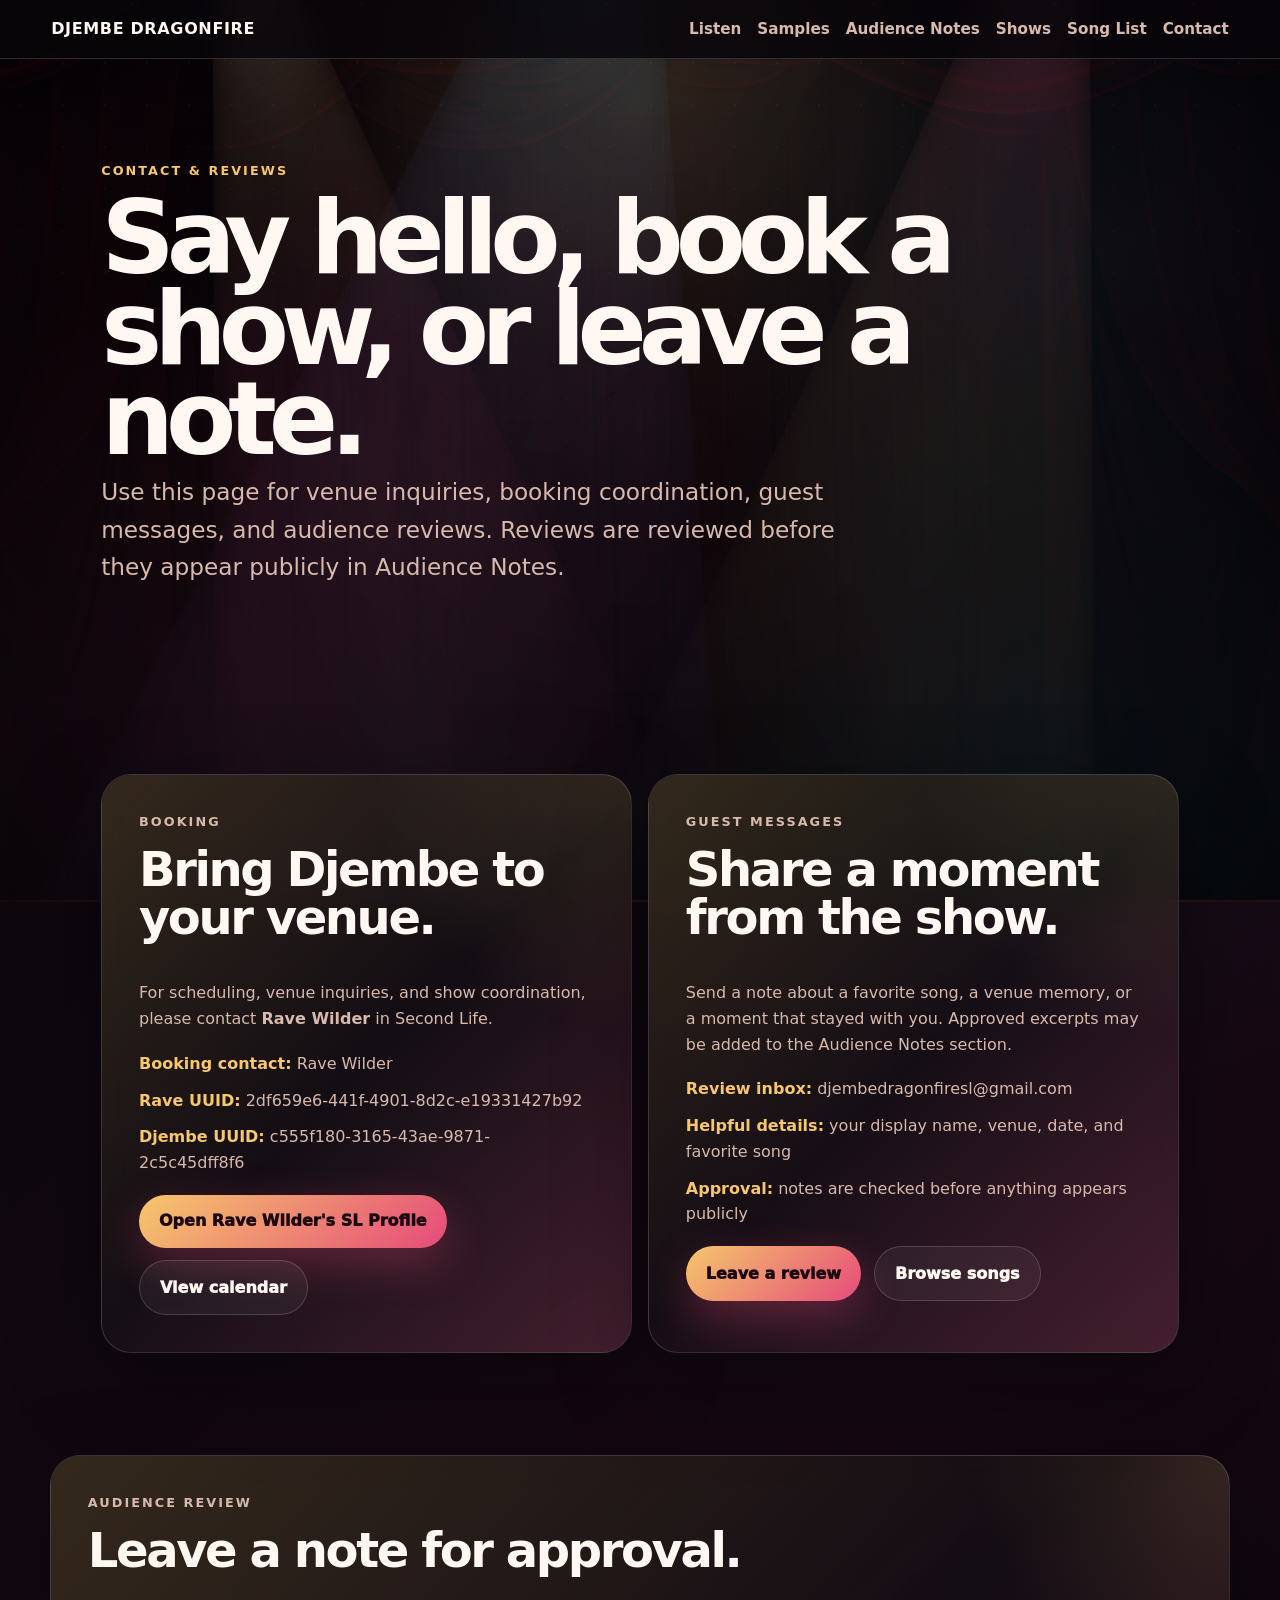
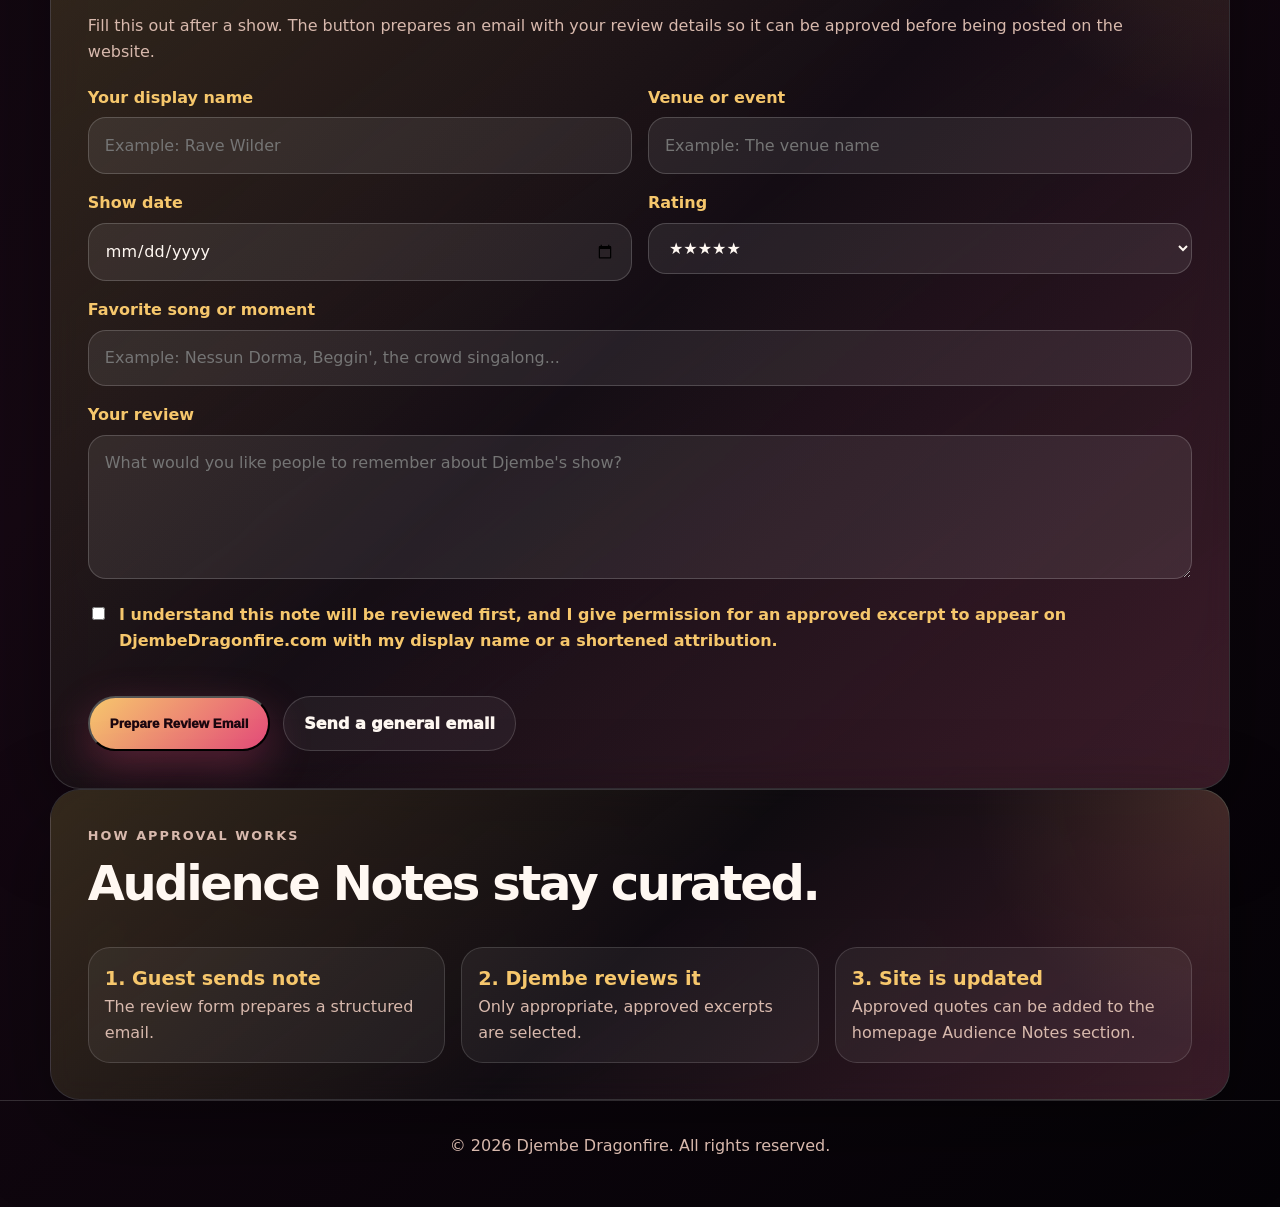
==== contact.html @ be6815f8 "contact" ====
<!doctype html>
<html lang="en">
<head>
  <meta charset="utf-8" />
  <meta name="viewport" content="width=device-width, initial-scale=1" />
  <title>Contact & Reviews | Djembe Dragonfire</title>
  <meta name="description" content="Contact Djembe Dragonfire for Second Life bookings, venue questions, and audience reviews. Reviews are manually approved before appearing on the website." />
  <link rel="icon" href="favicon.svg" type="image/svg+xml" />
  <link rel="shortcut icon" href="favicon.svg" type="image/svg+xml" />
  <link rel="stylesheet" href="styles.css" />
  <link rel="stylesheet" href="contemporary.css" />
  <style>
    .contact-page .page-hero { padding-bottom: clamp(2rem, 5vw, 4rem); }
    .contact-hub-grid { display: grid; grid-template-columns: repeat(2, minmax(0, 1fr)); gap: 1rem; align-items: stretch; }
    .contact-hub-card, .review-form-card, .approval-card {
      position: relative;
      overflow: hidden;
      border: 1px solid rgba(255,255,255,0.16);
      border-radius: 30px;
      padding: clamp(1.35rem, 4vw, 2.3rem);
      background: radial-gradient(circle at top right, rgba(246,199,108,0.13), transparent 16rem), linear-gradient(145deg, rgba(8,6,10,0.78), rgba(255,255,255,0.055));
      box-shadow: 0 30px 90px rgba(0,0,0,0.36);
      backdrop-filter: blur(14px);
    }
    .contact-hub-card::before, .review-form-card::before, .approval-card::before {
      content: "";
      position: absolute;
      inset: -1px;
      background: linear-gradient(135deg, rgba(246,199,108,0.18), transparent, rgba(229,75,122,0.18));
      pointer-events: none;
    }
    .contact-hub-card > *, .review-form-card > *, .approval-card > * { position: relative; z-index: 1; }
    .contact-hub-card h2, .review-form-card h2, .approval-card h2 { font-size: clamp(2rem, 4vw, 3rem); }
    .contact-action-row { display: flex; flex-wrap: wrap; gap: 0.8rem; margin-top: 1.2rem; }
    .contact-detail-list { display: grid; gap: 0.7rem; margin: 1.2rem 0 0; padding: 0; list-style: none; color: var(--muted); }
    .contact-detail-list strong { color: var(--gold); }
    .review-form-grid { display: grid; grid-template-columns: repeat(2, minmax(0, 1fr)); gap: 1rem; }
    .review-form-card form { display: grid; gap: 1rem; margin-top: 1.25rem; }
    .review-form-card label span { display: block; margin-bottom: 0.45rem; color: var(--gold); font-weight: 900; }
    .review-form-card input, .review-form-card select, .review-form-card textarea {
      width: 100%;
      border: 1px solid rgba(255,255,255,0.18);
      border-radius: 18px;
      padding: 0.9rem 1rem;
      color: var(--text);
      background: rgba(255,255,255,0.08);
      font: inherit;
      font-size: 1rem;
      outline: none;
    }
    .review-form-card select option { color: #111; }
    .review-form-card textarea { min-height: 9rem; resize: vertical; }
    .review-form-card input:focus, .review-form-card select:focus, .review-form-card textarea:focus {
      border-color: rgba(246,199,108,0.72);
      box-shadow: 0 0 0 4px rgba(246,199,108,0.11);
    }
    .review-form-card .full-span { grid-column: 1 / -1; }
    .review-permission { display: flex; align-items: flex-start; gap: 0.7rem; color: var(--muted); }
    .review-permission input { width: auto; margin-top: 0.3rem; }
    .review-output { margin-top: 1.25rem; padding: 1rem; border: 1px solid rgba(246,199,108,0.22); border-radius: 20px; background: rgba(255,255,255,0.055); }
    .review-output pre { white-space: pre-wrap; color: var(--muted); font: inherit; margin: 0.75rem 0; }
    .approval-steps { display: grid; grid-template-columns: repeat(3, minmax(0, 1fr)); gap: 1rem; margin-top: 1rem; }
    .approval-step { padding: 1rem; border: 1px solid rgba(255,255,255,0.14); border-radius: 22px; background: rgba(255,255,255,0.055); }
    .approval-step strong { display: block; color: var(--gold); font-size: 1.2rem; }
    @media (max-width: 900px) {
      .contact-hub-grid, .review-form-grid, .approval-steps { grid-template-columns: 1fr; }
      .contact-hub-card + .contact-hub-card, .approval-step + .approval-step { margin-top: 1rem; }
      .review-form-card .full-span { grid-column: auto; }
    }
  </style>
</head>
<body class="home-page contact-page">
  <div class="cinematic-backdrop" aria-hidden="true">
    <span class="cinematic-bg bg-one"></span>
  </div>
  <div class="ambient-particles" aria-hidden="true">
    <span></span><span></span><span></span><span></span><span></span><span></span>
  </div>
  <div class="stage-lights" aria-hidden="true">
    <span class="light-beam beam-one"></span>
    <span class="light-beam beam-two"></span>
    <span class="light-beam beam-three"></span>
  </div>

  <header class="site-header modern-header">
    <a class="brand" href="index.html">Djembe Dragonfire</a>
    <nav aria-label="Main navigation">
      <a href="index.html#listen">Listen</a>
      <a href="index.html#samples">Samples</a>
      <a href="index.html#reviews">Audience Notes</a>
      <a href="index.html#shows">Shows</a>
      <a href="songs.html">Song List</a>
      <a href="contact.html">Contact</a>
    </nav>
  </header>

  <main>
    <section class="page-hero">
      <p class="eyebrow">Contact & Reviews</p>
      <h1>Say hello, book a show, or leave a note.</h1>
      <p class="lead">Use this page for venue inquiries, booking coordination, guest messages, and audience reviews. Reviews are reviewed before they appear publicly in Audience Notes.</p>
    </section>

    <section class="section contact-hub-grid" aria-label="Contact options">
      <article class="contact-hub-card">
        <p class="eyebrow">Booking</p>
        <h2>Bring Djembe to your venue.</h2>
        <p>For scheduling, venue inquiries, and show coordination, please contact <strong>Rave Wilder</strong> in Second Life.</p>
        <ul class="contact-detail-list">
          <li><strong>Booking contact:</strong> Rave Wilder</li>
          <li><strong>Rave UUID:</strong> 2df659e6-441f-4901-8d2c-e19331427b92</li>
          <li><strong>Djembe UUID:</strong> c555f180-3165-43ae-9871-2c5c45dff8f6</li>
        </ul>
        <div class="contact-action-row">
          <a class="button burst-button" href="secondlife:///app/agent/2df659e6-441f-4901-8d2c-e19331427b92/about">Open Rave Wilder's SL Profile</a>
          <a class="button secondary burst-button" href="index.html#shows">View calendar</a>
        </div>
      </article>

      <article class="contact-hub-card">
        <p class="eyebrow">Guest messages</p>
        <h2>Share a moment from the show.</h2>
        <p>Send a note about a favorite song, a venue memory, or a moment that stayed with you. Approved excerpts may be added to the Audience Notes section.</p>
        <ul class="contact-detail-list">
          <li><strong>Review inbox:</strong> djembedragonfiresl@gmail.com</li>
          <li><strong>Helpful details:</strong> your display name, venue, date, and favorite song</li>
          <li><strong>Approval:</strong> notes are checked before anything appears publicly</li>
        </ul>
        <div class="contact-action-row">
          <a class="button burst-button" href="#reviews">Leave a review</a>
          <a class="button secondary burst-button" href="songs.html">Browse songs</a>
        </div>
      </article>
    </section>

    <section id="reviews" class="section review-form-card">
      <p class="eyebrow">Audience review</p>
      <h2>Leave a note for approval.</h2>
      <p>Fill this out after a show. The button prepares an email with your review details so it can be approved before being posted on the website.</p>

      <form id="audienceReviewForm">
        <div class="review-form-grid">
          <label>
            <span>Your display name</span>
            <input id="reviewName" name="name" autocomplete="name" placeholder="Example: Rave Wilder" required />
          </label>
          <label>
            <span>Venue or event</span>
            <input id="reviewVenue" name="venue" placeholder="Example: The venue name" />
          </label>
          <label>
            <span>Show date</span>
            <input id="reviewDate" name="date" type="date" />
          </label>
          <label>
            <span>Rating</span>
            <select id="reviewRating" name="rating">
              <option value="★★★★★">★★★★★</option>
              <option value="★★★★☆">★★★★☆</option>
              <option value="★★★☆☆">★★★☆☆</option>
            </select>
          </label>
          <label class="full-span">
            <span>Favorite song or moment</span>
            <input id="reviewFavorite" name="favorite" placeholder="Example: Nessun Dorma, Beggin', the crowd singalong..." />
          </label>
          <label class="full-span">
            <span>Your review</span>
            <textarea id="reviewText" name="review" placeholder="What would you like people to remember about Djembe's show?" required></textarea>
          </label>
        </div>

        <label class="review-permission">
          <input id="reviewPermission" type="checkbox" required />
          <span>I understand this note will be reviewed first, and I give permission for an approved excerpt to appear on DjembeDragonfire.com with my display name or a shortened attribution.</span>
        </label>

        <div class="contact-action-row">
          <button class="button burst-button" type="submit">Prepare Review Email</button>
          <a class="button secondary burst-button" href="mailto:djembedragonfiresl@gmail.com?subject=Djembe%20Dragonfire%20Message">Send a general email</a>
        </div>
      </form>

      <div id="reviewOutput" class="review-output" hidden>
        <h3>Review email ready</h3>
        <p class="small-note">Your email app should open automatically. If it does not, copy the text below and send it to <strong>djembedragonfiresl@gmail.com</strong>.</p>
        <div class="contact-action-row">
          <a id="reviewMailLink" class="button burst-button" href="mailto:djembedragonfiresl@gmail.com">Open email again</a>
          <button id="copyReviewButton" class="button secondary burst-button" type="button">Copy review text</button>
        </div>
        <pre id="reviewPreview"></pre>
      </div>
    </section>

    <section class="section approval-card">
      <p class="eyebrow">How approval works</p>
      <h2>Audience Notes stay curated.</h2>
      <div class="approval-steps">
        <div class="approval-step"><strong>1. Guest sends note</strong><span class="small-note">The review form prepares a structured email.</span></div>
        <div class="approval-step"><strong>2. Djembe reviews it</strong><span class="small-note">Only appropriate, approved excerpts are selected.</span></div>
        <div class="approval-step"><strong>3. Site is updated</strong><span class="small-note">Approved quotes can be added to the homepage Audience Notes section.</span></div>
      </div>
    </section>
  </main>

  <footer class="site-footer"><p>&copy; <span id="year"></span> Djembe Dragonfire. All rights reserved.</p></footer>

  <script src="site.js"></script>
  <script>
    document.getElementById('year').textContent = new Date().getFullYear();

    const form = document.getElementById('audienceReviewForm');
    const output = document.getElementById('reviewOutput');
    const preview = document.getElementById('reviewPreview');
    const mailLink = document.getElementById('reviewMailLink');
    const copyButton = document.getElementById('copyReviewButton');

    function value(id) {
      const field = document.getElementById(id);
      return field ? field.value.trim() : '';
    }

    function buildReviewBody() {
      return [
        'Djembe Dragonfire Audience Review',
        '',
        `Display name: ${value('reviewName') || '(not provided)'}`,
        `Venue or event: ${value('reviewVenue') || '(not provided)'}`,
        `Show date: ${value('reviewDate') || '(not provided)'}`,
        `Rating: ${value('reviewRating') || '(not provided)'}`,
        `Favorite song or moment: ${value('reviewFavorite') || '(not provided)'}`,
        '',
        'Review:',
        value('reviewText') || '(not provided)',
        '',
        'Permission:',
        'I understand this note will be reviewed first, and I give permission for an approved excerpt to appear on DjembeDragonfire.com with my display name or a shortened attribution.'
      ].join('\n');
    }

    form.addEventListener('submit', event => {
      event.preventDefault();
      if (!form.reportValidity()) return;

      const body = buildReviewBody();
      const subject = `Audience Review for Djembe Dragonfire - ${value('reviewName') || 'Guest'}`;
      const href = `mailto:djembedragonfiresl@gmail.com?subject=${encodeURIComponent(subject)}&body=${encodeURIComponent(body)}`;

      preview.textContent = body;
      mailLink.href = href;
      output.hidden = false;
      window.location.href = href;
    });

    copyButton.addEventListener('click', async () => {
      const text = preview.textContent || buildReviewBody();
      try {
        await navigator.clipboard.writeText(text);
        copyButton.textContent = 'Copied!';
        window.setTimeout(() => { copyButton.textContent = 'Copy review text'; }, 1800);
      } catch (error) {
        copyButton.textContent = 'Select text to copy';
      }
    });
  </script>
</body>
</html>
---- styles.css ----
:root {
  --bg: #08060a;
  --bg-2: #160813;
  --panel: rgba(8, 6, 10, 0.72);
  --panel-strong: rgba(8, 6, 10, 0.84);
  --text: #fff8f2;
  --muted: #d8b9ad;
  --gold: #f6c76c;
  --rose: #e54b7a;
  --red: #a6192e;
  --violet: #8b5cf6;
  --cyan: #22d3ee;
  --border: rgba(255, 255, 255, 0.16);
  --shadow: 0 30px 90px rgba(0, 0, 0, 0.45);
}

* { box-sizing: border-box; }
html { scroll-behavior: smooth; }
body {
  margin: 0;
  font-family: Inter, ui-sans-serif, system-ui, -apple-system, BlinkMacSystemFont, "Segoe UI", sans-serif;
  color: var(--text);
  background:
    linear-gradient(140deg, rgba(8, 6, 10, 0.92), rgba(22, 8, 19, 0.78) 55%, rgba(5, 3, 7, 0.94)),
    radial-gradient(circle at 15% 10%, rgba(229, 75, 122, 0.28), transparent 28rem),
    radial-gradient(circle at 85% 25%, rgba(34, 211, 238, 0.18), transparent 26rem),
    url("images/Background1.jpg") center center / cover fixed no-repeat,
    linear-gradient(140deg, var(--bg), var(--bg-2) 55%, #050307);
  line-height: 1.6;
}

body::before {
  content: "";
  position: fixed;
  inset: 0;
  pointer-events: none;
  background:
    linear-gradient(115deg, transparent 0%, rgba(255,255,255,0.045) 45%, transparent 55%),
    radial-gradient(circle, rgba(255,255,255,0.08) 1px, transparent 1px);
  background-size: 100% 100%, 42px 42px;
  opacity: 0.45;
  mask-image: linear-gradient(to bottom, black, transparent 85%);
}

.site-header {
  position: sticky;
  top: 0;
  z-index: 10;
  display: flex;
  align-items: center;
  justify-content: space-between;
  gap: 1rem;
  padding: 1rem clamp(1rem, 4vw, 4rem);
  background: rgba(8, 6, 10, 0.82);
  backdrop-filter: blur(16px);
  border-bottom: 1px solid var(--border);
}

.brand {
  color: var(--text);
  text-decoration: none;
  font-weight: 900;
  letter-spacing: 0.04em;
  text-transform: uppercase;
}

nav { display: flex; gap: 1rem; flex-wrap: wrap; justify-content: flex-end; }
nav a { color: var(--muted); text-decoration: none; font-weight: 800; font-size: 0.95rem; }
nav a:hover { color: var(--gold); }

.hero {
  min-height: 86vh;
  display: grid;
  grid-template-columns: 1.05fr 0.95fr;
  gap: clamp(2rem, 5vw, 5rem);
  align-items: center;
  padding: clamp(4rem, 10vw, 8rem) clamp(1rem, 4vw, 4rem);
  width: min(1280px, 100%);
  margin: 0 auto;
}

.hero-copy, .hero-card, .player-card, .story-card, .card, .show-placeholder, .contact-section, .song-browser, .photo-card, .song-card, .calendar-card, .choice-panel, .active-choice, .featured-song-panel, .favorites-panel {
  border: 1px solid var(--border);
  background: linear-gradient(145deg, var(--panel), rgba(255,255,255,0.035));
  box-shadow: var(--shadow);
  backdrop-filter: blur(12px);
}

.hero-copy { padding: clamp(2rem, 5vw, 4rem); border-radius: 34px; }
.eyebrow { margin: 0 0 0.75rem; color: var(--gold); font-weight: 900; text-transform: uppercase; letter-spacing: 0.16em; font-size: 0.8rem; }
h1, h2, h3, p { margin-top: 0; }
h1 { margin-bottom: 0.6rem; font-size: clamp(3.4rem, 9vw, 8rem); line-height: 0.88; letter-spacing: -0.08em; }
.page-hero h1 { font-size: clamp(3rem, 8vw, 7rem); }
h2 { font-size: clamp(2rem, 5vw, 4.2rem); line-height: 1; letter-spacing: -0.05em; }
.choice-panel h2, .song-of-week h2 { font-size: clamp(1.8rem, 4vw, 3.2rem); }
.tagline { margin-bottom: 1.2rem; font-size: clamp(1.25rem, 3vw, 2rem); color: var(--gold); font-weight: 800; }
.lead { max-width: 760px; font-size: clamp(1.1rem, 2vw, 1.45rem); color: var(--muted); }
.hero-actions { display: flex; gap: 1rem; flex-wrap: wrap; margin-top: 2rem; }
.button { display: inline-flex; align-items: center; justify-content: center; min-height: 3rem; padding: 0.85rem 1.25rem; border-radius: 999px; color: #1c0710; background: linear-gradient(135deg, var(--gold), var(--rose)); text-decoration: none; font-weight: 950; box-shadow: 0 16px 44px rgba(229, 75, 122, 0.32); }
.button.secondary { color: var(--text); background: rgba(255,255,255,0.05); border: 1px solid var(--border); box-shadow: none; }

.hero-card { min-height: 520px; position: relative; overflow: hidden; border-radius: 38px; }
.hero-photo-card img { width: 100%; height: 100%; min-height: 520px; display: block; object-fit: cover; object-position: center; }
.hero-photo-card::after { content: ""; position: absolute; inset: 0; background: linear-gradient(to top, rgba(0,0,0,0.78), transparent 55%); }
.hero-photo-caption { position: absolute; left: 2rem; right: 2rem; bottom: 2rem; z-index: 1; max-width: 380px; font-size: clamp(1.5rem, 4vw, 3rem); line-height: 0.98; letter-spacing: -0.05em; font-weight: 950; }

.section, .page-hero { width: min(1180px, 100%); margin: 0 auto; padding: clamp(3.5rem, 8vw, 6.5rem) clamp(1rem, 4vw, 4rem); }
.listen-section, .split, .shows-section { display: grid; grid-template-columns: 0.9fr 1.1fr; gap: 2rem; align-items: center; }
.player-card, .story-card, .show-placeholder, .contact-section, .song-browser, .calendar-card, .choice-panel, .featured-song-panel, .favorites-panel { border-radius: 28px; padding: clamp(1.5rem, 4vw, 3rem); }
.calendar-card iframe { width: 100%; min-height: 620px; border: 0; border-radius: 18px; background: #fff; }
.live-pill { display: inline-flex; margin-bottom: 1rem; padding: 0.35rem 0.75rem; border-radius: 999px; color: #21060c; background: linear-gradient(135deg, var(--rose), var(--gold)); font-weight: 950; text-transform: uppercase; letter-spacing: 0.08em; font-size: 0.75rem; }
audio { width: 100%; margin: 1rem 0; }
.text-link { color: var(--gold); font-weight: 900; }
.small-note, .story-card p, .card p, .show-placeholder p, .section p, .song-meta { color: var(--muted); }
.cards-section { display: grid; grid-template-columns: repeat(3, minmax(0, 1fr)); gap: 1rem; }
.card { border-radius: 26px; padding: 1.5rem; }
.card h3, .player-card h3, .song-card h3 { color: var(--gold); }
.gallery-grid { display: grid; grid-template-columns: repeat(3, minmax(0, 1fr)); gap: 1rem; margin-top: 1.5rem; }
.photo-card { min-height: 300px; margin: 0; overflow: hidden; border-radius: 26px; }
.photo-card.wide { grid-column: span 3; min-height: 420px; }
.photo-card img { width: 100%; height: 100%; min-height: inherit; display: block; object-fit: cover; object-position: center; transition: transform 220ms ease; }
.photo-card:hover img { transform: scale(1.035); }
.contact-section { text-align: center; }
.site-footer { padding: 2rem clamp(1rem, 4vw, 4rem); text-align: center; color: var(--muted); border-top: 1px solid var(--border); }

.featured-song-panel, .choice-panel, .favorites-panel { margin-bottom: 1.5rem; }
.featured-song-panel { background: radial-gradient(circle at top left, rgba(246, 199, 108, 0.2), transparent 18rem), linear-gradient(145deg, var(--panel-strong), rgba(255,255,255,0.04)); }
.song-of-week { display: flex; align-items: flex-start; justify-content: space-between; gap: 1rem; }
.song-of-week p { color: var(--muted); }
.favorites-panel { padding-top: 1.5rem; padding-bottom: 1.5rem; }
.favorite-songs { display: flex; flex-wrap: wrap; gap: 0.6rem; }
.favorite-chip { border: 1px solid var(--border); border-radius: 999px; padding: 0.55rem 0.8rem; color: var(--text); background: rgba(255,255,255,0.07); cursor: pointer; font-weight: 850; }
.favorite-chip span { color: var(--muted); margin-left: 0.25rem; font-weight: 600; }
.favorite-button { border: 1px solid var(--border); border-radius: 999px; min-width: 2.5rem; min-height: 2.5rem; padding: 0.45rem 0.8rem; color: var(--muted); background: rgba(255,255,255,0.06); cursor: pointer; font-weight: 950; }
.favorite-button.is-favorite { color: #21060c; background: linear-gradient(135deg, var(--gold), var(--rose)); }
.song-card-header { display: flex; justify-content: space-between; align-items: flex-start; gap: 1rem; }

.choice-panel { background: radial-gradient(circle at top left, rgba(246, 199, 108, 0.18), transparent 18rem), radial-gradient(circle at bottom right, rgba(229, 75, 122, 0.22), transparent 18rem), linear-gradient(145deg, var(--panel-strong), rgba(255,255,255,0.04)); }
.choice-buttons { display: grid; grid-template-columns: repeat(3, minmax(0, 1fr)); gap: 0.85rem; margin-top: 1.25rem; }
.choice-button { min-height: 132px; border: 1px solid var(--border); border-radius: 22px; padding: 1rem; color: var(--text); background: rgba(255,255,255,0.07); text-align: left; cursor: pointer; transition: transform 160ms ease, border-color 160ms ease, background 160ms ease; }
.choice-button:hover { transform: translateY(-2px); border-color: rgba(246, 199, 108, 0.65); background: rgba(255,255,255,0.11); }
.choice-button span { display: block; font-size: 1.7rem; margin-bottom: 0.3rem; }
.choice-button strong { display: block; color: var(--gold); font-size: 1.05rem; }
.choice-button small { display: block; margin-top: 0.3rem; color: var(--muted); line-height: 1.35; }
.browser-toolbar { display: grid; grid-template-columns: 1.3fr 0.7fr; gap: 1rem; align-items: end; }
.search-label { display: block; margin-bottom: 0.75rem; color: var(--gold); font-weight: 900; text-transform: uppercase; letter-spacing: 0.12em; }
.search-input { width: 100%; min-height: 3.5rem; padding: 0 1rem; border-radius: 16px; border: 1px solid var(--border); background: rgba(255,255,255,0.08); color: var(--text); font-size: 1rem; }
.search-input option { color: #111; }
.active-choice { display: flex; align-items: center; gap: 1rem; margin: 1rem 0; padding: 1rem; border-radius: 20px; }
.active-choice span { font-size: 2rem; }
.active-choice div { flex: 1; color: var(--muted); }
.active-choice strong { color: var(--gold); }
.active-choice button { border: 1px solid var(--border); border-radius: 999px; padding: 0.5rem 0.8rem; color: var(--text); background: rgba(255,255,255,0.08); cursor: pointer; }
.genre-tabs { display: flex; flex-wrap: wrap; gap: 0.6rem; margin: 1.25rem 0; }
.genre-tab { border: 1px solid var(--border); border-radius: 999px; padding: 0.55rem 0.8rem; color: var(--text); background: rgba(255,255,255,0.06); font-weight: 850; cursor: pointer; }
.genre-tab.active { color: #1c0710; background: linear-gradient(135deg, var(--gold), var(--rose)); }
.song-meta { margin: 1rem 0; }
.song-results { display: grid; grid-template-columns: repeat(3, minmax(0, 1fr)); gap: 1rem; }
.song-card { border-radius: 20px; padding: 1rem; }
.song-card.featured-pick { border-color: rgba(246, 199, 108, 0.85); background: radial-gradient(circle at top left, rgba(246, 199, 108, 0.18), transparent 10rem), linear-gradient(145deg, var(--panel-strong), rgba(255,255,255,0.05)); }
.pick-label { display: inline-flex; margin-bottom: 0.5rem; padding: 0.2rem 0.55rem; border-radius: 999px; color: #21060c !important; background: linear-gradient(135deg, var(--gold), var(--rose)); font-size: 0.72rem; font-weight: 950; text-transform: uppercase; letter-spacing: 0.08em; }
.song-card p { color: var(--muted); }
.song-tags { display: flex; gap: 0.4rem; flex-wrap: wrap; }
.song-tags span { padding: 0.25rem 0.5rem; border-radius: 999px; background: rgba(255,255,255,0.08); color: var(--muted); font-size: 0.78rem; }
.empty-state { color: var(--muted); }

@media (max-width: 900px) {
  body { background-attachment: scroll; }
  .site-header, .hero, .listen-section, .split, .shows-section, .browser-toolbar, .song-of-week { display: block; }
  nav { justify-content: flex-start; margin-top: 0.75rem; }
  .hero-card { margin-top: 1rem; min-height: 360px; }
  .hero-photo-card img { min-height: 360px; }
  .cards-section, .gallery-grid, .song-results, .choice-buttons { grid-template-columns: 1fr; }
  .photo-card.wide { grid-column: auto; }
  .calendar-card iframe { min-height: 520px; }
  .active-choice { align-items: flex-start; }
}

/* Live request buttons and modal */
.song-card {
  position: relative;
  min-height: 264px;
  padding-bottom: 4.8rem;
}

.song-request-live-button {
  position: absolute;
  right: 1rem;
  bottom: 1rem;
  display: inline-flex;
  align-items: center;
  justify-content: center;
  min-height: 2.9rem;
  padding: 0.72rem 1.12rem;
  border: 1px solid rgba(255,255,255,0.22);
  border-radius: 999px;
  color: #fff8f2;
  background: linear-gradient(135deg, #a6192e 0%, #e54b4b 55%, #ff7a59 100%);
  box-shadow: 0 18px 42px rgba(166, 25, 46, 0.45), inset 0 1px 0 rgba(255,255,255,0.16);
  cursor: pointer;
  font-size: 1.04rem;
  font-weight: 950;
  letter-spacing: 0.01em;
  text-decoration: none;
  transition: transform 160ms ease, box-shadow 160ms ease, filter 160ms ease;
}

.song-request-live-button:hover {
  transform: translateY(-2px);
  filter: brightness(1.08);
  box-shadow: 0 24px 54px rgba(166, 25, 46, 0.56), inset 0 1px 0 rgba(255,255,255,0.2);
}

.song-request-live-button:disabled {
  cursor: wait;
  opacity: 0.75;
  transform: none;
}

.song-of-week .song-request-live-button {
  position: static;
  margin-top: 1rem;
}

.song-request-modal-backdrop {
  position: fixed;
  inset: 0;
  z-index: 1000;
  display: grid;
  place-items: center;
  padding: 1rem;
  background: radial-gradient(circle at center, rgba(229,75,122,0.18), transparent 32rem), rgba(4, 2, 6, 0.78);
  backdrop-filter: blur(14px);
}

.song-request-modal {
  position: relative;
  width: min(560px, 100%);
  border: 1px solid rgba(246,199,108,0.28);
  border-radius: 30px;
  padding: clamp(1.4rem, 4vw, 2.2rem);
  color: var(--text);
  background:
    radial-gradient(circle at 15% 0%, rgba(246,199,108,0.18), transparent 16rem),
    radial-gradient(circle at 90% 15%, rgba(229,75,122,0.24), transparent 18rem),
    linear-gradient(145deg, rgba(10,6,12,0.98), rgba(31,10,23,0.96));
  box-shadow: 0 40px 110px rgba(0,0,0,0.72);
}

.song-request-modal-close {
  position: absolute;
  top: 1rem;
  right: 1rem;
  width: 2.55rem;
  height: 2.55rem;
  border: 1px solid var(--border);
  border-radius: 999px;
  color: var(--text);
  background: rgba(255,255,255,0.08);
  cursor: pointer;
  font-size: 1.45rem;
  font-weight: 900;
  line-height: 1;
}

.song-request-modal-close.is-ok {
  width: auto;
  padding: 0 1rem;
  color: #1c0710;
  background: linear-gradient(135deg, var(--gold), var(--rose));
  font-size: 0.95rem;
}

.song-request-modal h2 {
  margin-bottom: 0.7rem;
  font-size: clamp(2.4rem, 7vw, 4rem);
}

.song-request-modal-song {
  margin-bottom: 0.8rem;
  color: var(--muted);
  font-size: 1.12rem;
}

.song-request-modal-song strong,
.song-request-modal-song span {
  display: block;
}

.song-request-modal-song strong {
  color: var(--gold);
  font-size: 1.35rem;
  line-height: 1.2;
}

.song-request-modal-copy {
  margin-bottom: 1.2rem;
  color: var(--muted);
  font-size: 1.04rem;
}

.song-request-modal label {
  display: block;
  margin-top: 1rem;
}

.song-request-modal label span {
  display: flex;
  justify-content: space-between;
  gap: 1rem;
  margin-bottom: 0.45rem;
  color: var(--gold);
  font-weight: 900;
}

.song-request-modal label em {
  color: var(--muted);
  font-style: normal;
  font-weight: 700;
}

.song-request-modal input,
.song-request-modal textarea {
  width: 100%;
  border: 1px solid rgba(255,255,255,0.18);
  border-radius: 18px;
  padding: 0.9rem 1rem;
  color: var(--text);
  background: rgba(255,255,255,0.08);
  font: inherit;
  font-size: 1.05rem;
  outline: none;
}

.song-request-modal textarea {
  resize: vertical;
  min-height: 7rem;
}

.song-request-modal input:focus,
.song-request-modal textarea:focus {
  border-color: rgba(246,199,108,0.7);
  box-shadow: 0 0 0 4px rgba(246,199,108,0.11);
}

.song-request-modal-status {
  min-height: 1.7rem;
  margin-top: 1rem;
  color: var(--muted);
  font-weight: 800;
}

.song-request-modal-status.is-success { color: #7df0a6; }
.song-request-modal-status.is-warning { color: var(--gold); }
.song-request-modal-status.is-error { color: #ff8a8a; }
.song-request-modal-status.is-sending { color: var(--cyan); }

.song-request-modal-actions {
  display: flex;
  justify-content: flex-end;
  gap: 0.8rem;
  margin-top: 1.2rem;
  flex-wrap: wrap;
}

.song-request-modal-actions .button {
  border: 0;
  cursor: pointer;
  font-size: 1.02rem;
}

@media (max-width: 900px) {
  .song-card { min-height: 240px; }
  .song-request-live-button { left: 1rem; right: 1rem; }
  .song-request-modal-actions { display: grid; grid-template-columns: 1fr; }
}
---- contemporary.css ----
.home-page { overflow-x: hidden; }

.cinematic-backdrop { position: fixed; inset: 0; z-index: -2; overflow: hidden; pointer-events: none; background: #050307; }
.cinematic-bg { position: absolute; inset: -8%; background-position: center; background-size: cover; opacity: 0.34; transform-origin: center; animation: kenBurns 32s ease-in-out infinite alternate; filter: saturate(1.05) contrast(1.04); }
.bg-one { background-image: linear-gradient(140deg, rgba(8,6,10,0.72), rgba(22,8,19,0.46)), url("images/Background1.jpg"); }
.bg-two { background-image: linear-gradient(140deg, rgba(8,6,10,0.58), rgba(229,75,122,0.12)), url("images/Background2.jpg"); opacity: 0.20; mix-blend-mode: screen; animation-delay: -12s; animation-duration: 42s; }
.cinematic-backdrop::after { content: ""; position: absolute; inset: 0; background: linear-gradient(to bottom, rgba(5,3,7,0.16), rgba(5,3,7,0.82) 74%, #050307), radial-gradient(circle at 50% 12%, rgba(246,199,108,0.14), transparent 24rem), radial-gradient(circle at 82% 32%, rgba(34,211,238,0.10), transparent 24rem); }
@keyframes kenBurns { from { transform: scale(1.02) translate3d(-1%, -1%, 0); } to { transform: scale(1.12) translate3d(1.5%, 1%, 0); } }

.ambient-particles, .stage-lights { position: fixed; inset: 0; pointer-events: none; overflow: hidden; z-index: 0; }
.ambient-particles span { position: absolute; width: 0.5rem; height: 0.5rem; border-radius: 999px; background: radial-gradient(circle, rgba(246,199,108,0.95), rgba(229,75,122,0.2), transparent 70%); box-shadow: 0 0 24px rgba(246,199,108,0.55); animation: floatParticle 14s linear infinite; opacity: 0.7; }
.ambient-particles span:nth-child(1) { left: 10%; animation-delay: 0s; animation-duration: 18s; }
.ambient-particles span:nth-child(2) { left: 28%; animation-delay: -4s; animation-duration: 22s; }
.ambient-particles span:nth-child(3) { left: 47%; animation-delay: -8s; animation-duration: 19s; }
.ambient-particles span:nth-child(4) { left: 68%; animation-delay: -2s; animation-duration: 24s; }
.ambient-particles span:nth-child(5) { left: 82%; animation-delay: -10s; animation-duration: 20s; }
.ambient-particles span:nth-child(6) { left: 93%; animation-delay: -6s; animation-duration: 26s; }
@keyframes floatParticle { from { transform: translate3d(0, 110vh, 0) scale(0.6); } 50% { transform: translate3d(2rem, 45vh, 0) scale(1.4); } to { transform: translate3d(-1rem, -10vh, 0) scale(0.8); } }

.stage-lights {
  opacity: 0.72;
  mix-blend-mode: screen;
  perspective: 900px;
  transform-style: preserve-3d;
  background:
    radial-gradient(circle at 50% 8%, rgba(255,248,242,0.06), transparent 18rem),
    radial-gradient(circle at 16% 80%, rgba(229,75,122,0.08), transparent 28rem),
    radial-gradient(circle at 82% 82%, rgba(34,211,238,0.075), transparent 26rem);
}

.stage-lights::before {
  content: "";
  position: absolute;
  inset: -10%;
  background:
    radial-gradient(ellipse at center, rgba(255,248,242,0.08), transparent 38%),
    repeating-linear-gradient(110deg, rgba(255,255,255,0.025) 0 1px, transparent 1px 12px);
  filter: blur(10px);
  opacity: 0.30;
  animation: hazeDrift 24s ease-in-out infinite alternate;
}

.light-beam {
  position: absolute;
  top: -22vh;
  width: 34vw;
  height: 150vh;
  transform-origin: 50% 0%;
  opacity: 0.42;
  filter: blur(13px) saturate(1.16);
  clip-path: polygon(47% 0, 53% 0, 100% 100%, 0 100%);
  animation: sweepLight 12s ease-in-out infinite alternate;
  transform-style: preserve-3d;
  will-change: transform, opacity;
}

.light-beam::before,
.light-beam::after {
  content: "";
  position: absolute;
  inset: 0;
  clip-path: inherit;
}

.light-beam::before {
  background:
    radial-gradient(ellipse at 50% 4%, rgba(255,255,255,0.92), rgba(255,255,255,0.20) 10%, transparent 20%),
    linear-gradient(to bottom,
      rgba(255,248,242,0.72),
      rgba(246,199,108,0.36) 14%,
      rgba(229,75,122,0.15) 46%,
      transparent 82%);
}

.light-beam::after {
  background:
    linear-gradient(90deg, transparent 0%, rgba(255,255,255,0.16) 48%, rgba(255,255,255,0.28) 50%, rgba(255,255,255,0.16) 52%, transparent 100%),
    repeating-linear-gradient(to bottom, transparent 0 3.5rem, rgba(255,255,255,0.026) 3.5rem 3.65rem);
  opacity: 0.32;
}

.beam-one { left: -2vw; transform: rotate(-18deg) rotateX(18deg) translateZ(-60px); }
.beam-two { left: 32vw; animation-duration: 14s; animation-delay: -3s; transform: rotate(7deg) rotateX(26deg) translateZ(40px); }
.beam-two::before { background: radial-gradient(ellipse at 50% 4%, rgba(255,255,255,0.86), rgba(34,211,238,0.28) 13%, transparent 22%), linear-gradient(to bottom, rgba(255,248,242,0.58), rgba(34,211,238,0.34) 15%, rgba(139,92,246,0.16) 50%, transparent 83%); }
.beam-three { right: -2vw; animation-duration: 13s; animation-delay: -6s; transform: rotate(18deg) rotateX(18deg) translateZ(-20px); }
.beam-three::before { background: radial-gradient(ellipse at 50% 4%, rgba(255,255,255,0.86), rgba(229,75,122,0.30) 12%, transparent 22%), linear-gradient(to bottom, rgba(255,248,242,0.58), rgba(229,75,122,0.36) 16%, rgba(246,199,108,0.14) 52%, transparent 83%); }

.audio-playing .stage-lights { opacity: 0.88; }
.audio-playing .light-beam { opacity: 0.58; animation-duration: 8.5s; }

@keyframes sweepLight {
  from { transform: rotate(-22deg) rotateX(20deg) translateX(-5vw) translateZ(-70px); }
  to { transform: rotate(22deg) rotateX(28deg) translateX(5vw) translateZ(60px); }
}

@keyframes hazeDrift {
  from { transform: translate3d(-2%, 1%, 0) scale(1); }
  to { transform: translate3d(2%, -1%, 0) scale(1.08); }
}

.modern-header, main, .site-footer { position: relative; z-index: 1; }
.live-status-strip { position: relative; z-index: 1; width: min(1180px, calc(100% - 2rem)); margin: 1.2rem auto 0; display: flex; align-items: center; justify-content: space-between; gap: 1rem; padding: 0.85rem 1rem; border: 1px solid rgba(246,199,108,0.22); border-radius: 999px; background: linear-gradient(135deg, rgba(8,6,10,0.76), rgba(255,255,255,0.055)); box-shadow: 0 24px 70px rgba(0,0,0,0.30); backdrop-filter: blur(16px); color: var(--muted); }
.live-status-strip div { display: flex; align-items: center; gap: 0.65rem; flex-wrap: wrap; }
.live-status-strip strong { color: var(--text); }
.status-dot { width: 0.7rem; height: 0.7rem; border-radius: 999px; background: #7df0a6; box-shadow: 0 0 20px rgba(125,240,166,0.85); }
.stage-hero { position: relative; min-height: 92vh; display: grid; grid-template-columns: 1.05fr 0.95fr; gap: clamp(2rem, 5vw, 5rem); align-items: center; width: min(1360px, 100%); margin: 0 auto; padding: clamp(4rem, 10vw, 8rem) clamp(1rem, 4vw, 4rem); }
.cinematic-hero::before { content: ""; position: absolute; inset: 8% 4% auto; height: 42%; border-radius: 999px; background: radial-gradient(ellipse, rgba(246,199,108,0.14), transparent 68%); filter: blur(30px); pointer-events: none; }
.hero-orbit { position: absolute; width: min(62vw, 780px); aspect-ratio: 1; left: 50%; top: 50%; transform: translate(-50%, -50%); border-radius: 999px; border: 1px solid rgba(246,199,108,0.18); background: conic-gradient(from 90deg, rgba(246,199,108,0.08), rgba(34,211,238,0.08), rgba(229,75,122,0.12), rgba(246,199,108,0.08)); filter: blur(0.2px); opacity: 0.8; animation: slowSpin 24s linear infinite; pointer-events: none; }
@keyframes slowSpin { to { transform: translate(-50%, -50%) rotate(360deg); } }
.stage-copy { position: relative; padding: clamp(2rem, 5vw, 4rem); border: 1px solid rgba(255,255,255,0.18); border-radius: 38px; background: linear-gradient(145deg, rgba(8,6,10,0.88), rgba(255,255,255,0.04)), radial-gradient(circle at top left, rgba(246,199,108,0.16), transparent 18rem); box-shadow: 0 40px 120px rgba(0,0,0,0.5); backdrop-filter: blur(18px); }
.stage-copy h1 { font-size: clamp(4rem, 11vw, 10rem); letter-spacing: -0.1em; line-height: 0.82; }
.stage-copy h1 span { color: transparent; -webkit-text-stroke: 1px rgba(255,248,242,0.9); text-shadow: 0 0 40px rgba(229,75,122,0.35); }
.stage-tagline { color: var(--gold); font-size: clamp(1.15rem, 2vw, 1.65rem); font-weight: 900; }
.hero-actions-luxe .button { min-width: 10rem; }
.button.ghost { color: var(--gold); background: rgba(246,199,108,0.08); border: 1px solid rgba(246,199,108,0.35); box-shadow: none; }
.quick-stats { display: grid; grid-template-columns: repeat(3, minmax(0, 1fr)); gap: 0.75rem; margin-top: 2rem; }
.quick-stats div { padding: 1rem; border: 1px solid rgba(255,255,255,0.14); border-radius: 20px; background: rgba(255,255,255,0.055); }
.quick-stats strong { display: block; color: var(--gold); font-size: 1.45rem; }
.quick-stats span { color: var(--muted); font-size: 0.85rem; }
.stage-portrait { position: relative; min-height: 640px; border-radius: 44px; overflow: hidden; border: 1px solid rgba(255,255,255,0.18); box-shadow: 0 40px 120px rgba(0,0,0,0.55); transform: rotate(1.2deg); }
.stage-portrait::before { content: ""; position: absolute; inset: 0; background: linear-gradient(to top, rgba(0,0,0,0.72), transparent 60%), radial-gradient(circle at 20% 20%, rgba(246,199,108,0.28), transparent 16rem), radial-gradient(circle at 85% 70%, rgba(34,211,238,0.18), transparent 14rem); z-index: 1; }
.stage-portrait img { width: 100%; height: 100%; min-height: 640px; object-fit: cover; display: block; filter: saturate(1.08) contrast(1.05); }
.portrait-glass { position: absolute; left: 1.5rem; right: 1.5rem; bottom: 1.5rem; z-index: 2; padding: 1.25rem; border: 1px solid rgba(255,255,255,0.18); border-radius: 24px; background: rgba(8,6,10,0.54); backdrop-filter: blur(16px); }
.portrait-glass p { margin: 0; font-size: clamp(1.4rem, 3vw, 2.6rem); font-weight: 950; line-height: 0.98; letter-spacing: -0.05em; }
.modern-listen, .section-heading-row, .story-strip { display: grid; grid-template-columns: 0.9fr 1.1fr; gap: 2rem; align-items: center; }
.neon-card, .sample-card, .modern-story, .tilt-card, .modern-contact, .review-card, .booking-card { position: relative; overflow: hidden; }
.neon-card::before, .sample-card::before, .modern-contact::before, .review-card::before, .booking-card::before { content: ""; position: absolute; inset: -1px; background: linear-gradient(135deg, rgba(246,199,108,0.22), transparent, rgba(229,75,122,0.22)); opacity: 0.6; pointer-events: none; }
.section-heading-row { margin-bottom: 1.5rem; }
.section-heading-row .button { justify-self: end; }
.sample-grid { display: grid; grid-template-columns: repeat(4, minmax(0, 1fr)); gap: 1rem; }
.sample-card { min-height: 300px; padding: 1.25rem; border: 1px solid rgba(255,255,255,0.16); border-radius: 28px; background: radial-gradient(circle at top right, rgba(34,211,238,0.12), transparent 12rem), linear-gradient(145deg, rgba(8,6,10,0.78), rgba(255,255,255,0.055)); box-shadow: 0 30px 90px rgba(0,0,0,0.38); backdrop-filter: blur(14px); }
.sample-card h3 { color: var(--gold); font-size: 1.6rem; }
.sample-card p { color: var(--muted); }
.sample-number { display: inline-flex; margin-bottom: 2rem; color: rgba(255,248,242,0.42); font-weight: 950; font-size: 2rem; }
.wide-sample { grid-column: span 2; }
.story-strip { align-items: stretch; }
.story-photo-stack { position: relative; min-height: 560px; }
.story-photo-stack img { position: absolute; width: 68%; height: 70%; object-fit: cover; border-radius: 32px; border: 1px solid rgba(255,255,255,0.18); box-shadow: 0 30px 90px rgba(0,0,0,0.45); }
.story-photo-stack img:first-child { left: 0; top: 0; transform: rotate(-4deg); }
.story-photo-stack img:last-child { right: 0; bottom: 0; transform: rotate(5deg); }
.modern-story { display: grid; align-content: center; }
.signature-line { padding-top: 1rem; border-top: 1px solid rgba(255,255,255,0.14); color: var(--gold) !important; font-weight: 800; }
.modern-cards, .review-grid, .booking-grid { display: grid; grid-template-columns: repeat(3, minmax(0, 1fr)); gap: 1rem; }
.booking-grid { grid-template-columns: repeat(2, minmax(0, 1fr)); margin: 2rem 0 1rem; text-align: left; }
.tilt-card { transition: transform 180ms ease, border-color 180ms ease; }
.tilt-card:hover { transform: translateY(-6px) rotate(-0.5deg); border-color: rgba(246,199,108,0.5); }
.modern-gallery .photo-card { border-radius: 34px; }
.review-note { justify-self: end; max-width: 360px; }
.review-card, .booking-card { border: 1px solid rgba(255,255,255,0.16); border-radius: 28px; padding: 1.5rem; background: linear-gradient(145deg, rgba(8,6,10,0.78), rgba(255,255,255,0.05)); box-shadow: 0 28px 80px rgba(0,0,0,0.35); backdrop-filter: blur(14px); }
.review-card span { display: block; margin-bottom: 1rem; color: var(--gold); letter-spacing: 0.14em; }
.review-card p { color: var(--text); font-size: 1.1rem; }
.review-card strong { color: var(--muted); }
.booking-card h3 { color: var(--gold); }
.booking-suite { text-align: center; }

.song-host-panel { background: radial-gradient(circle at top right, rgba(34,211,238,0.16), transparent 18rem), linear-gradient(145deg, var(--panel-strong), rgba(255,255,255,0.04)); }
.host-messages { display: grid; gap: 0.75rem; max-height: 340px; overflow: auto; padding: 1rem; border: 1px solid var(--border); border-radius: 22px; background: rgba(255,255,255,0.045); }
.host-bubble { width: fit-content; max-width: 82%; padding: 0.85rem 1rem; border-radius: 20px; color: var(--text); }
.host-bubble-ai { background: rgba(255,255,255,0.09); border: 1px solid var(--border); }
.host-bubble-guest { justify-self: end; color: #1c0710; background: linear-gradient(135deg, var(--gold), var(--rose)); font-weight: 850; }
.host-actions, .guide-buttons, .guide-results { display: flex; flex-wrap: wrap; gap: 0.75rem; margin-top: 1rem; }
.host-answer { min-height: auto; }
.host-name-input { max-width: 380px; }

.button, .choice-button, .genre-tab, .guide-answer, .guide-result, .host-answer, .host-confirm, .host-again, .host-send, .host-copy { position: relative; overflow: hidden; transition: transform 180ms ease, box-shadow 180ms ease, filter 180ms ease; }
.button::after, .choice-button::after, .genre-tab::after, .guide-answer::after, .guide-result::after, .host-answer::after { content: ""; position: absolute; inset: -120% -40%; background: linear-gradient(90deg, transparent, rgba(255,255,255,0.42), transparent); transform: translateX(-120%) rotate(18deg); pointer-events: none; }
.button-pressed { transform: translateY(2px) scale(0.97) !important; filter: brightness(1.2); box-shadow: 0 0 34px rgba(246,199,108,0.45) !important; }
.button-pressed::after { animation: buttonSheen 420ms ease-out; }
@keyframes buttonSheen { to { transform: translateX(120%) rotate(18deg); } }
.burst-dot { position: fixed; width: 0.45rem; height: 0.45rem; border-radius: 999px; background: var(--gold); box-shadow: 0 0 18px currentColor; pointer-events: none; z-index: 999; animation: burstAway 720ms ease-out forwards; }
.burst-ring { position: fixed; width: 1rem; height: 1rem; margin-left: -0.5rem; margin-top: -0.5rem; border-radius: 999px; border: 2px solid rgba(246,199,108,0.85); box-shadow: 0 0 34px rgba(246,199,108,0.55), inset 0 0 18px rgba(229,75,122,0.35); pointer-events: none; z-index: 998; animation: burstRing 700ms ease-out forwards; }
@keyframes burstRing { to { transform: scale(6); opacity: 0; } }
@keyframes burstAway { to { transform: translate(var(--x), var(--y)) scale(0.1) rotate(180deg); opacity: 0; } }
.reveal-card { animation: revealUp 800ms ease both; }
.stage-portrait.reveal-card { animation-delay: 120ms; }
@keyframes revealUp { from { opacity: 0; transform: translateY(24px); } to { opacity: 1; transform: translateY(0); } }

@media (max-width: 1000px) {
  .live-status-strip, .stage-hero, .modern-listen, .section-heading-row, .story-strip, .modern-cards, .review-grid, .booking-grid { display: block; }
  .live-status-strip { border-radius: 24px; }
  .live-status-strip .text-link { display: inline-block; margin-top: 0.5rem; }
  .stage-portrait, .story-photo-stack { margin-top: 1.25rem; }
  .stage-portrait, .stage-portrait img { min-height: 460px; }
  .quick-stats, .sample-grid { grid-template-columns: 1fr; }
  .section-heading-row .button { margin-top: 1rem; }
  .wide-sample { grid-column: auto; }
  .review-card, .booking-card { margin-top: 1rem; }
}

@media (prefers-reduced-motion: reduce) {
  .cinematic-bg, .ambient-particles span, .hero-orbit, .reveal-card, .light-beam, .stage-lights::before { animation: none; }
}
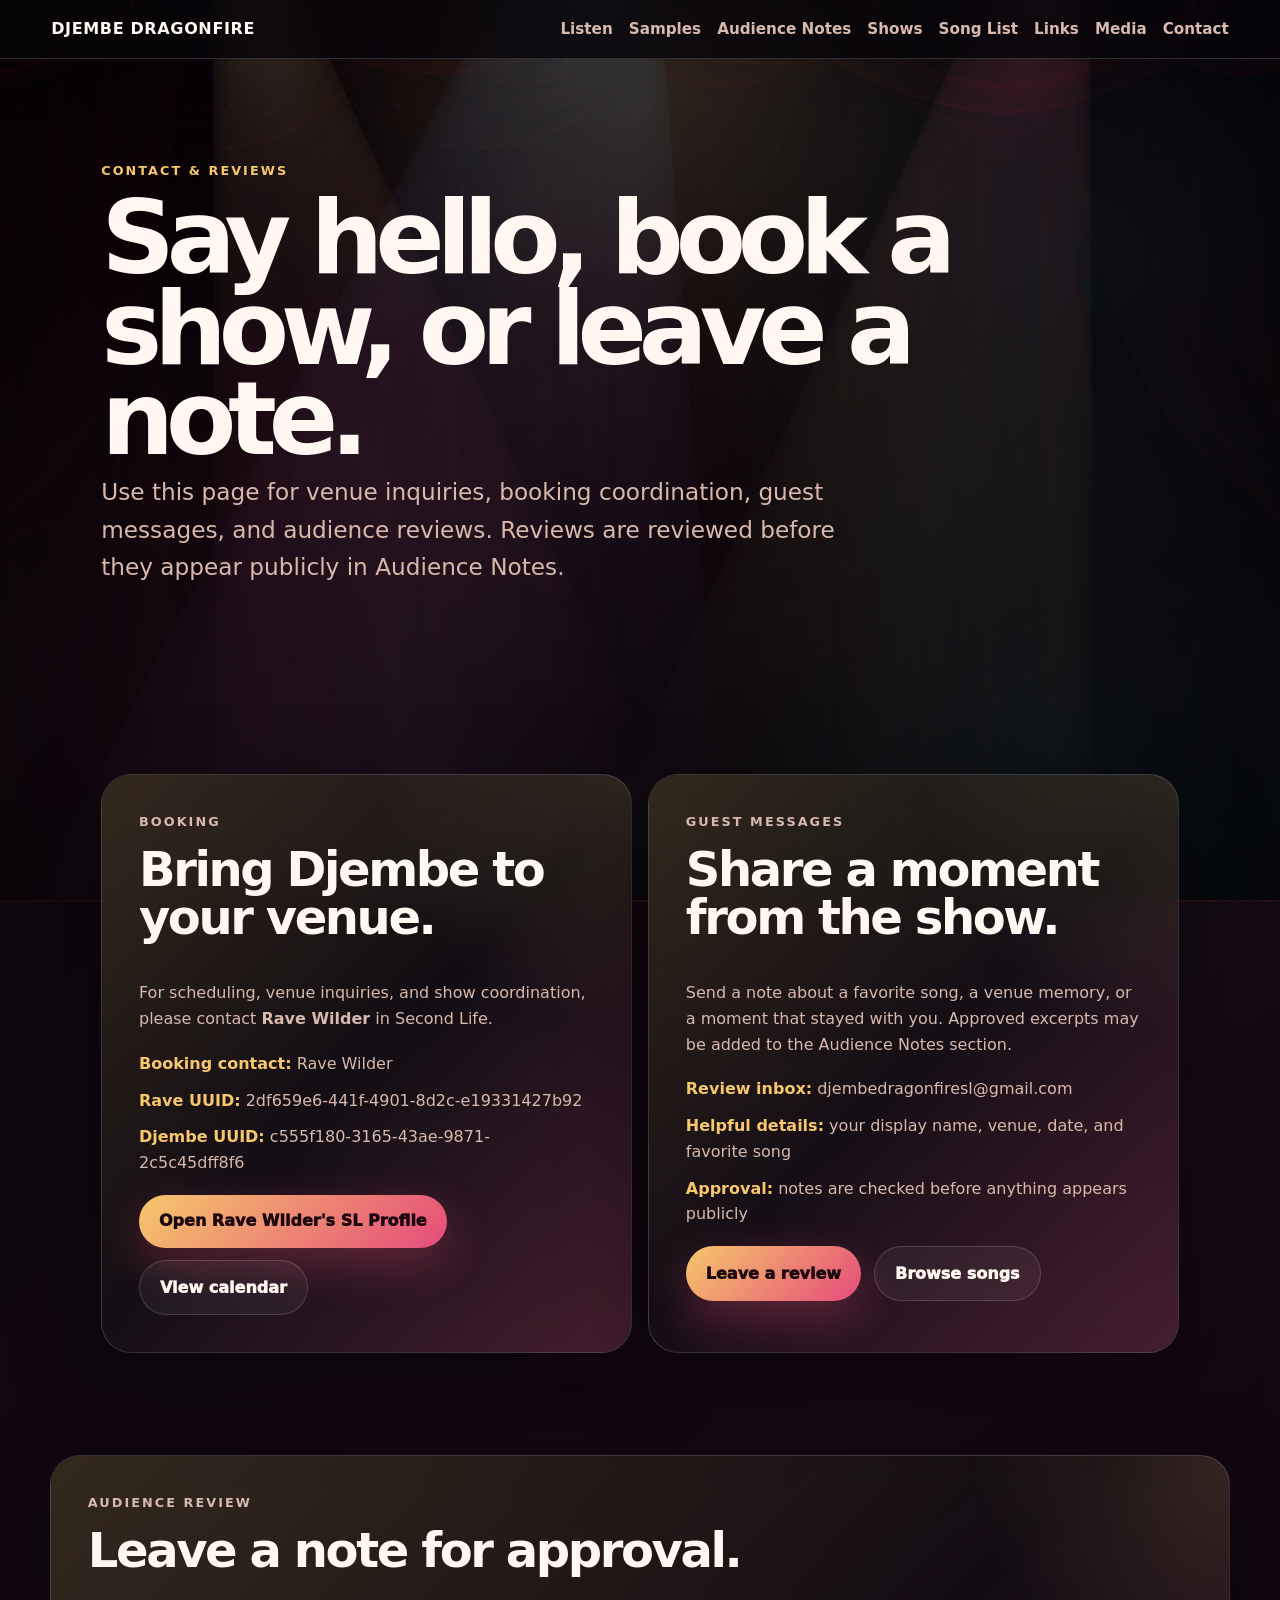
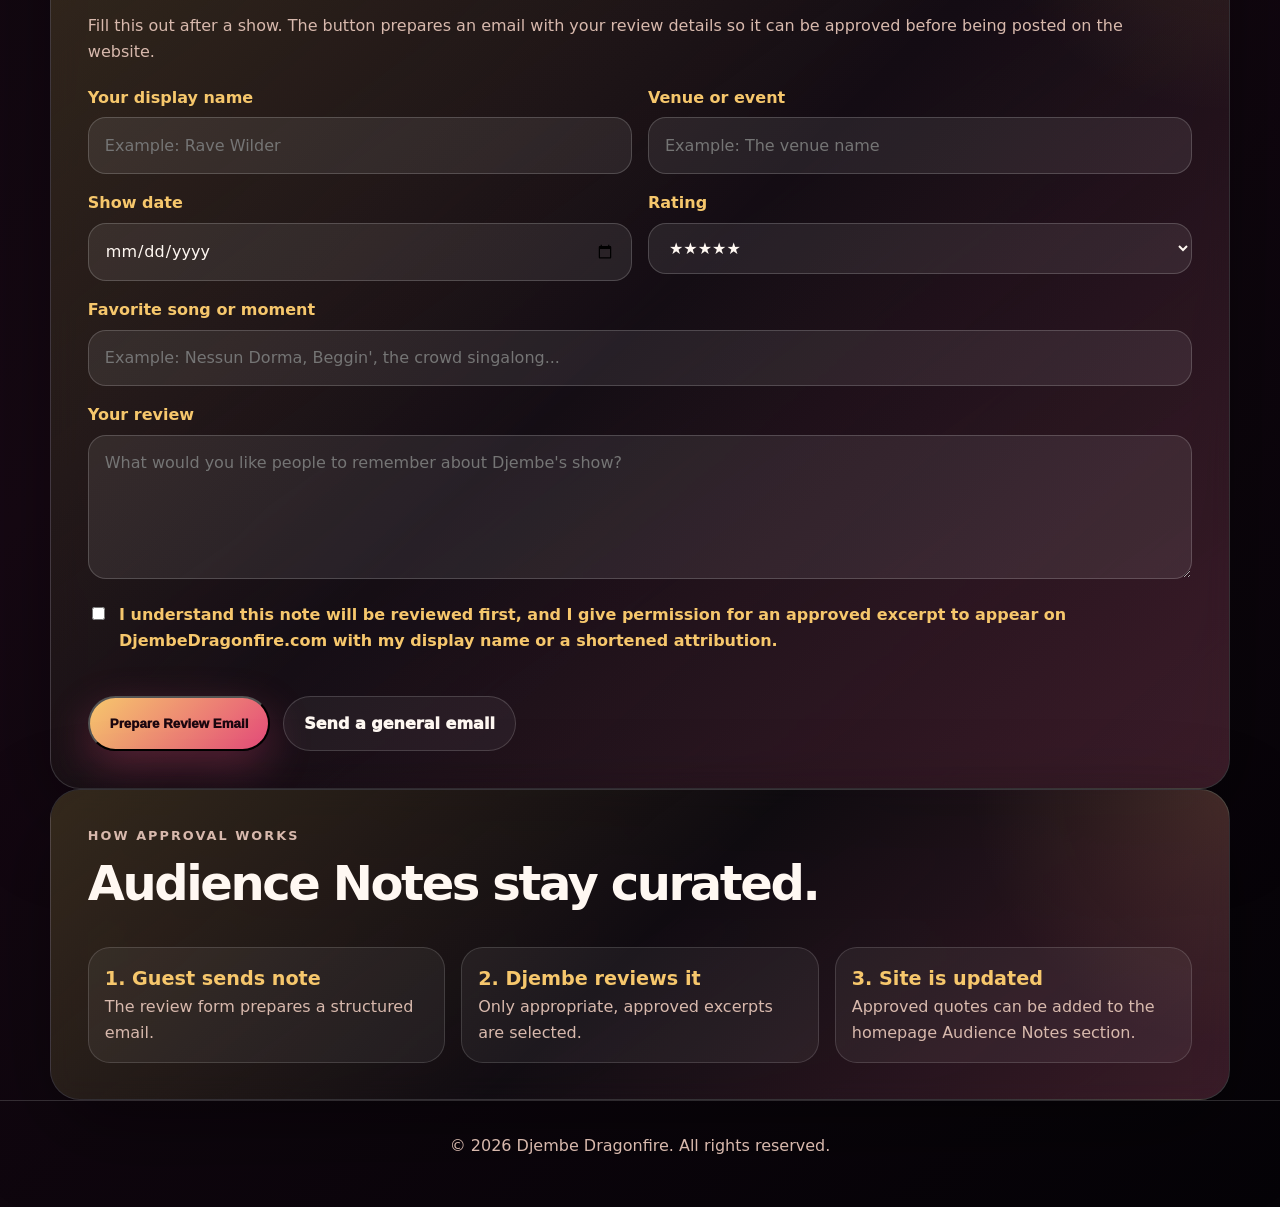
==== commit 1618c5c4: "links media" ====
--- a/contact.html
+++ b/contact.html
@@ -90,6 +90,8 @@
       <a href="index.html#reviews">Audience Notes</a>
       <a href="index.html#shows">Shows</a>
       <a href="songs.html">Song List</a>
+      <a href="links.html">Links</a>
+      <a href="media.html">Media</a>
       <a href="contact.html">Contact</a>
     </nav>
   </header>
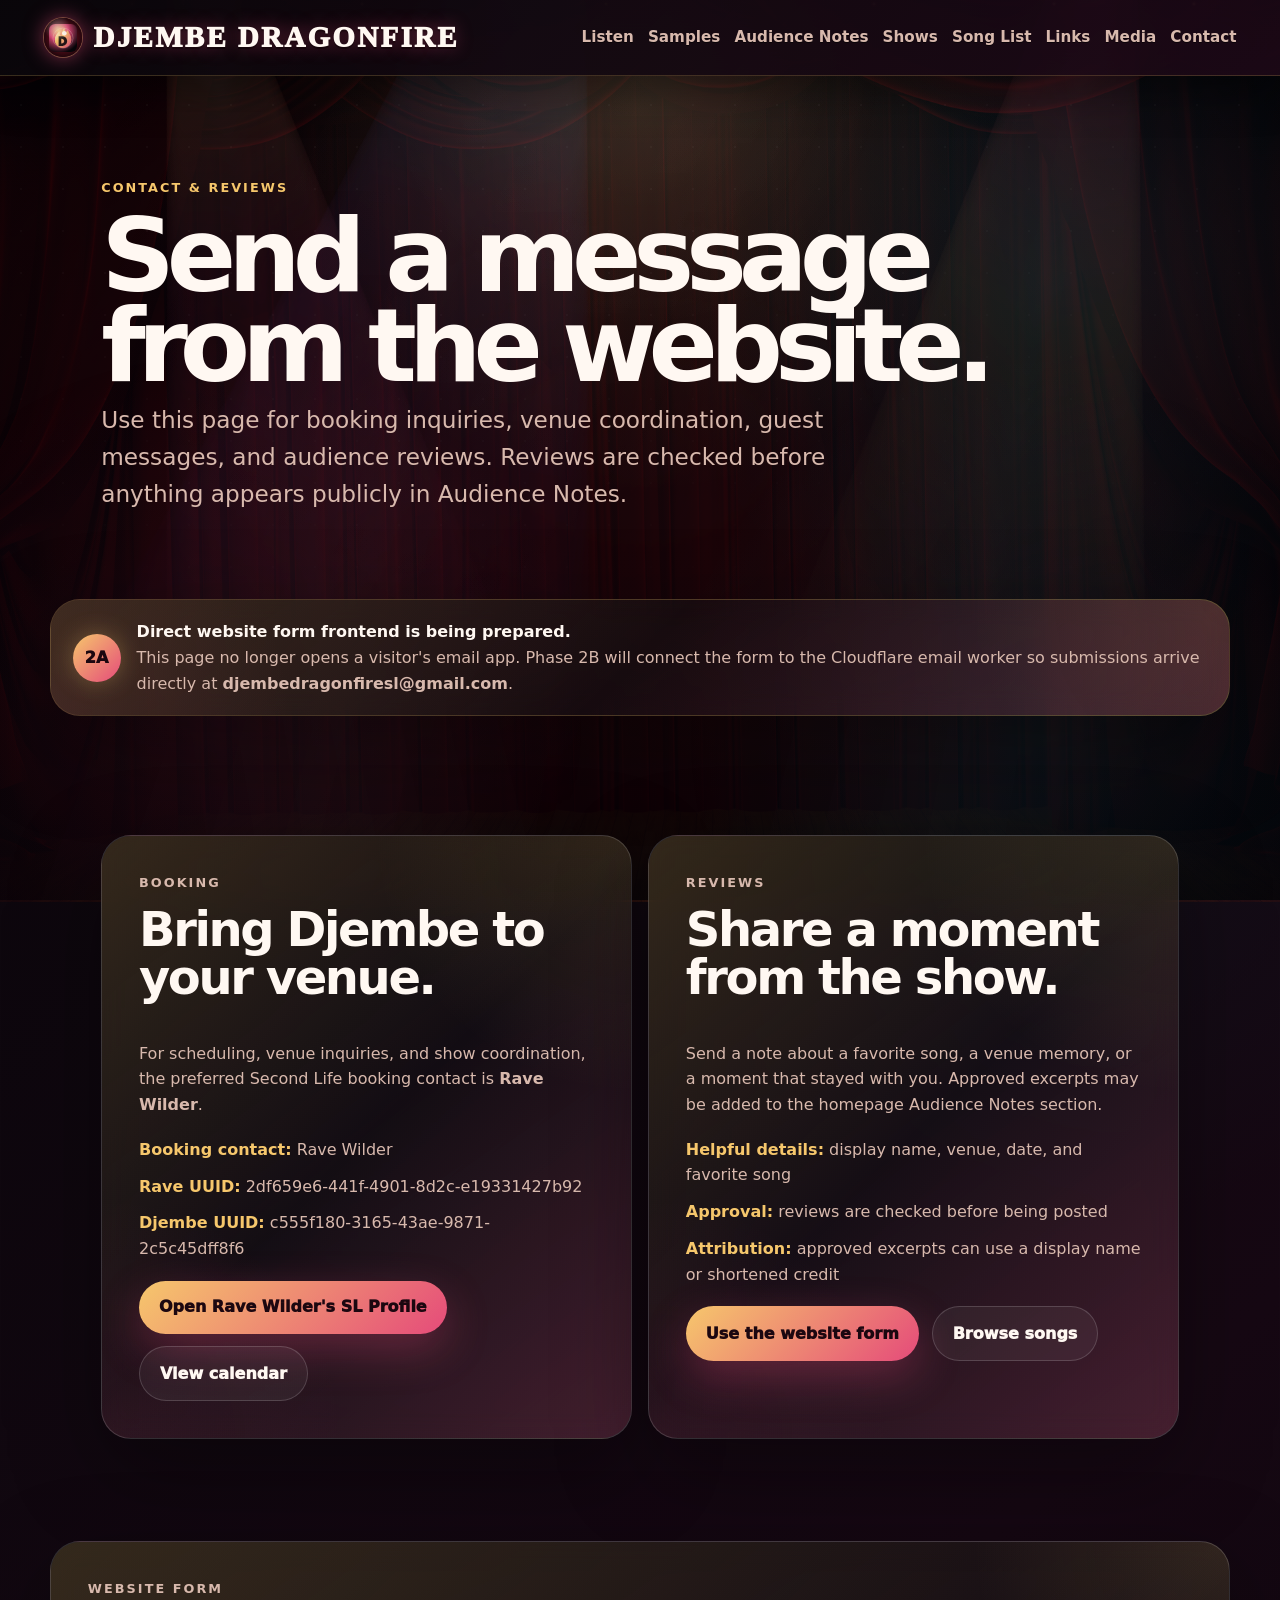
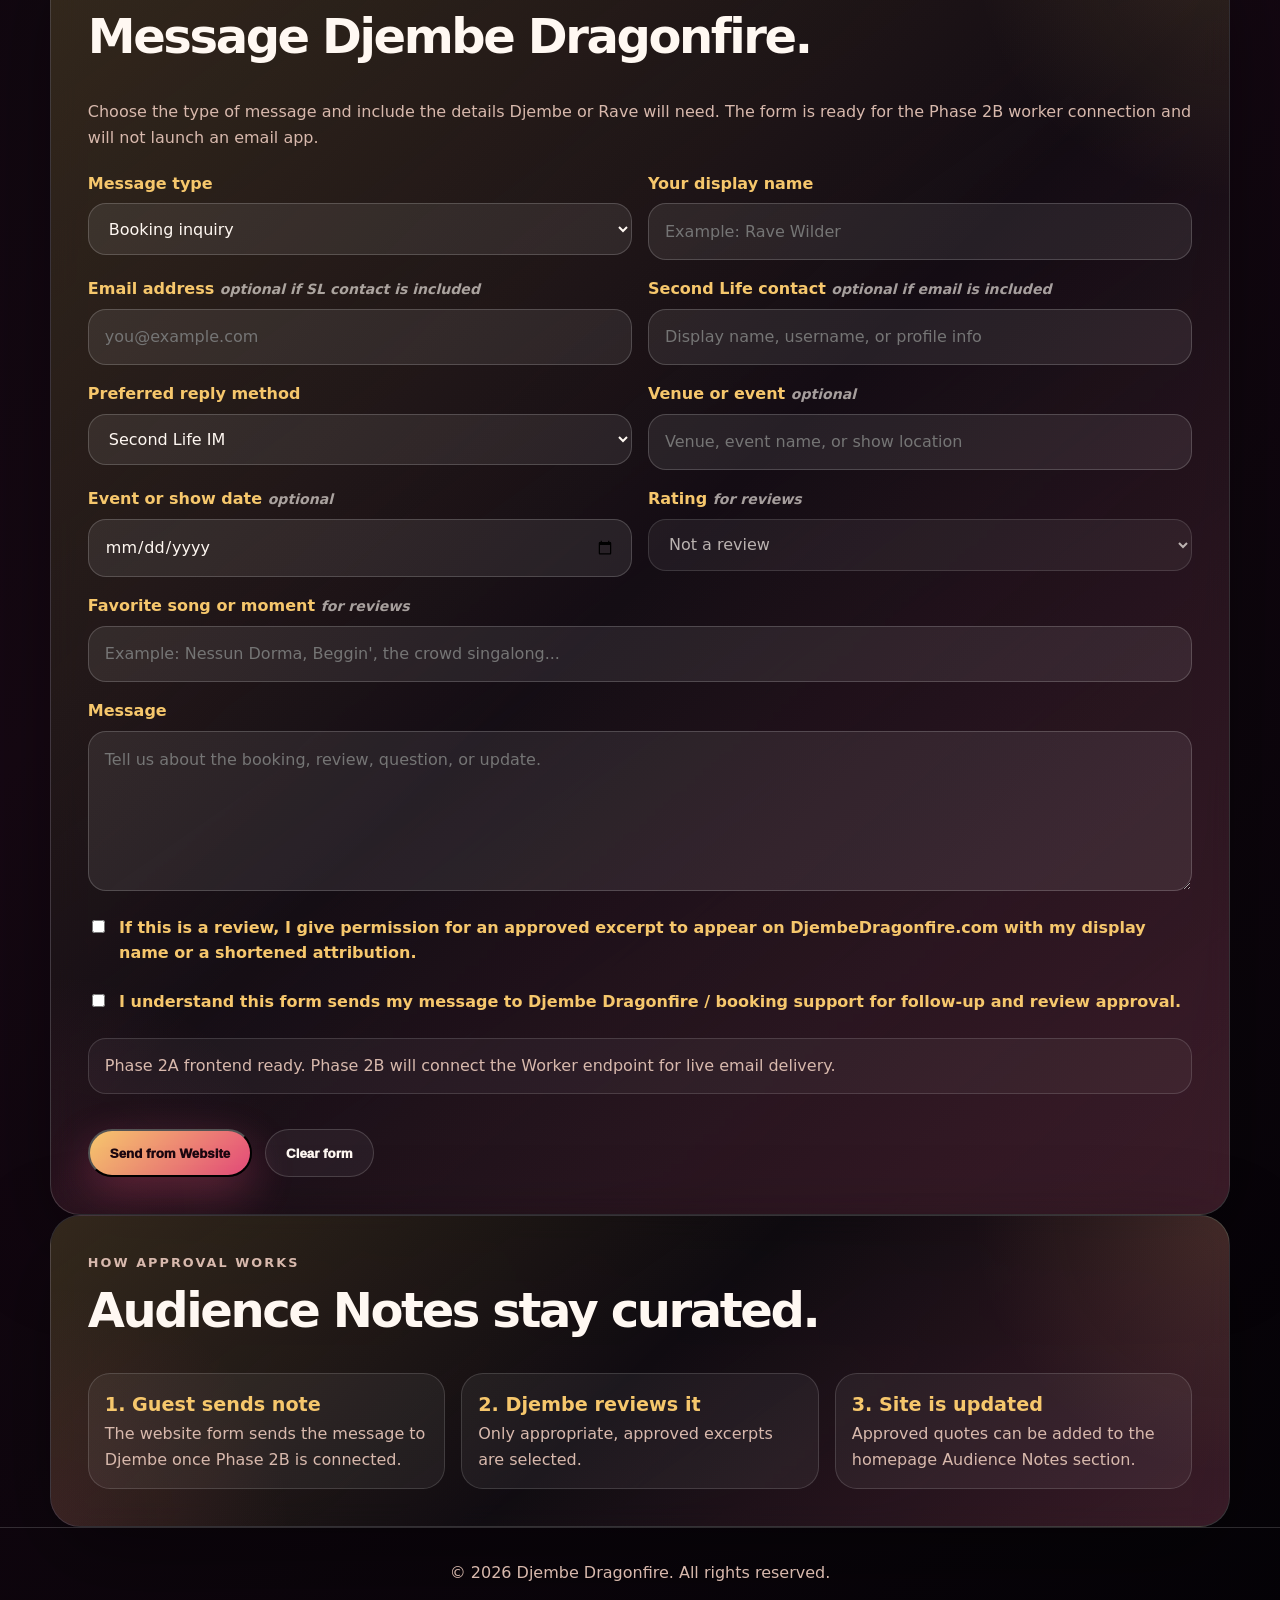
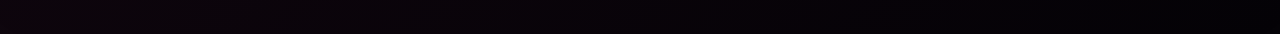
==== commit 762acbbf: "contact form" ====
--- a/contact.html
+++ b/contact.html
@@ -4,40 +4,65 @@
   <meta charset="utf-8" />
   <meta name="viewport" content="width=device-width, initial-scale=1" />
   <title>Contact & Reviews | Djembe Dragonfire</title>
-  <meta name="description" content="Contact Djembe Dragonfire for Second Life bookings, venue questions, and audience reviews. Reviews are manually approved before appearing on the website." />
+  <meta name="description" content="Contact Djembe Dragonfire for Second Life bookings, venue questions, guest messages, and audience reviews. Reviews are manually approved before appearing on the website." />
   <link rel="icon" href="favicon.svg" type="image/svg+xml" />
   <link rel="shortcut icon" href="favicon.svg" type="image/svg+xml" />
   <link rel="stylesheet" href="styles.css" />
   <link rel="stylesheet" href="contemporary.css" />
+  <link rel="stylesheet" href="performance-effects.css" />
   <style>
     .contact-page .page-hero { padding-bottom: clamp(2rem, 5vw, 4rem); }
     .contact-hub-grid { display: grid; grid-template-columns: repeat(2, minmax(0, 1fr)); gap: 1rem; align-items: stretch; }
-    .contact-hub-card, .review-form-card, .approval-card {
+    .contact-hub-card, .direct-contact-card, .approval-card, .contact-status-card {
       position: relative;
       overflow: hidden;
       border: 1px solid rgba(255,255,255,0.16);
       border-radius: 30px;
       padding: clamp(1.35rem, 4vw, 2.3rem);
-      background: radial-gradient(circle at top right, rgba(246,199,108,0.13), transparent 16rem), linear-gradient(145deg, rgba(8,6,10,0.78), rgba(255,255,255,0.055));
+      background:
+        radial-gradient(circle at top right, rgba(246,199,108,0.13), transparent 16rem),
+        radial-gradient(circle at bottom left, rgba(229,75,122,0.10), transparent 15rem),
+        linear-gradient(145deg, rgba(8,6,10,0.80), rgba(255,255,255,0.055));
       box-shadow: 0 30px 90px rgba(0,0,0,0.36);
       backdrop-filter: blur(14px);
     }
-    .contact-hub-card::before, .review-form-card::before, .approval-card::before {
+    .contact-hub-card::before, .direct-contact-card::before, .approval-card::before, .contact-status-card::before {
       content: "";
       position: absolute;
       inset: -1px;
       background: linear-gradient(135deg, rgba(246,199,108,0.18), transparent, rgba(229,75,122,0.18));
       pointer-events: none;
     }
-    .contact-hub-card > *, .review-form-card > *, .approval-card > * { position: relative; z-index: 1; }
-    .contact-hub-card h2, .review-form-card h2, .approval-card h2 { font-size: clamp(2rem, 4vw, 3rem); }
+    .contact-hub-card > *, .direct-contact-card > *, .approval-card > *, .contact-status-card > * { position: relative; z-index: 1; }
+    .contact-hub-card h2, .direct-contact-card h2, .approval-card h2 { font-size: clamp(2rem, 4vw, 3rem); }
+    .contact-status-card {
+      display: grid;
+      grid-template-columns: auto 1fr;
+      gap: 1rem;
+      align-items: center;
+      margin-bottom: 1rem;
+      padding: 1.2rem 1.35rem;
+      border-color: rgba(246,199,108,0.24);
+    }
+    .contact-status-icon {
+      display: grid;
+      place-items: center;
+      width: 3rem;
+      height: 3rem;
+      border-radius: 999px;
+      color: #1c0710;
+      background: linear-gradient(135deg, var(--gold), var(--rose));
+      box-shadow: 0 0 24px rgba(246,199,108,0.32);
+      font-weight: 950;
+    }
+    .contact-status-card p { margin: 0; color: var(--muted); }
     .contact-action-row { display: flex; flex-wrap: wrap; gap: 0.8rem; margin-top: 1.2rem; }
     .contact-detail-list { display: grid; gap: 0.7rem; margin: 1.2rem 0 0; padding: 0; list-style: none; color: var(--muted); }
     .contact-detail-list strong { color: var(--gold); }
-    .review-form-grid { display: grid; grid-template-columns: repeat(2, minmax(0, 1fr)); gap: 1rem; }
-    .review-form-card form { display: grid; gap: 1rem; margin-top: 1.25rem; }
-    .review-form-card label span { display: block; margin-bottom: 0.45rem; color: var(--gold); font-weight: 900; }
-    .review-form-card input, .review-form-card select, .review-form-card textarea {
+    .direct-form-grid { display: grid; grid-template-columns: repeat(2, minmax(0, 1fr)); gap: 1rem; }
+    .direct-contact-card form { display: grid; gap: 1rem; margin-top: 1.25rem; }
+    .direct-contact-card label span, .direct-contact-card fieldset legend { display: block; margin-bottom: 0.45rem; color: var(--gold); font-weight: 900; }
+    .direct-contact-card input, .direct-contact-card select, .direct-contact-card textarea {
       width: 100%;
       border: 1px solid rgba(255,255,255,0.18);
       border-radius: 18px;
@@ -48,24 +73,37 @@
       font-size: 1rem;
       outline: none;
     }
-    .review-form-card select option { color: #111; }
-    .review-form-card textarea { min-height: 9rem; resize: vertical; }
-    .review-form-card input:focus, .review-form-card select:focus, .review-form-card textarea:focus {
+    .direct-contact-card select option { color: #111; }
+    .direct-contact-card textarea { min-height: 10rem; resize: vertical; }
+    .direct-contact-card input:focus, .direct-contact-card select:focus, .direct-contact-card textarea:focus {
       border-color: rgba(246,199,108,0.72);
       box-shadow: 0 0 0 4px rgba(246,199,108,0.11);
     }
-    .review-form-card .full-span { grid-column: 1 / -1; }
-    .review-permission { display: flex; align-items: flex-start; gap: 0.7rem; color: var(--muted); }
-    .review-permission input { width: auto; margin-top: 0.3rem; }
-    .review-output { margin-top: 1.25rem; padding: 1rem; border: 1px solid rgba(246,199,108,0.22); border-radius: 20px; background: rgba(255,255,255,0.055); }
-    .review-output pre { white-space: pre-wrap; color: var(--muted); font: inherit; margin: 0.75rem 0; }
+    .direct-contact-card .full-span { grid-column: 1 / -1; }
+    .direct-contact-card fieldset { border: 0; padding: 0; margin: 0; }
+    .permission-row { display: flex; align-items: flex-start; gap: 0.7rem; color: var(--muted); }
+    .permission-row input { width: auto; margin-top: 0.3rem; }
+    .optional-note { color: rgba(255,248,242,0.62); font-size: 0.88rem; font-weight: 700; }
+    .form-status {
+      min-height: 3.2rem;
+      padding: 0.9rem 1rem;
+      border: 1px solid rgba(255,255,255,0.14);
+      border-radius: 18px;
+      color: var(--muted);
+      background: rgba(255,255,255,0.045);
+    }
+    .form-status.is-sending { border-color: rgba(34,211,238,0.42); color: var(--cyan); }
+    .form-status.is-success { border-color: rgba(125,240,166,0.48); color: #7df0a6; }
+    .form-status.is-error { border-color: rgba(255,138,138,0.48); color: #ffaaaa; }
     .approval-steps { display: grid; grid-template-columns: repeat(3, minmax(0, 1fr)); gap: 1rem; margin-top: 1rem; }
     .approval-step { padding: 1rem; border: 1px solid rgba(255,255,255,0.14); border-radius: 22px; background: rgba(255,255,255,0.055); }
     .approval-step strong { display: block; color: var(--gold); font-size: 1.2rem; }
+    .honeypot { position: absolute; left: -9999px; width: 1px; height: 1px; opacity: 0; }
     @media (max-width: 900px) {
-      .contact-hub-grid, .review-form-grid, .approval-steps { grid-template-columns: 1fr; }
+      .contact-hub-grid, .direct-form-grid, .approval-steps { grid-template-columns: 1fr; }
       .contact-hub-card + .contact-hub-card, .approval-step + .approval-step { margin-top: 1rem; }
-      .review-form-card .full-span { grid-column: auto; }
+      .direct-contact-card .full-span { grid-column: auto; }
+      .contact-status-card { grid-template-columns: 1fr; }
     }
   </style>
 </head>
@@ -86,7 +124,7 @@
     <a class="brand" href="index.html">Djembe Dragonfire</a>
     <nav aria-label="Main navigation">
       <a href="index.html#listen">Listen</a>
-      <a href="index.html#samples">Samples</a>
+      <a href="media.html#samples">Samples</a>
       <a href="index.html#reviews">Audience Notes</a>
       <a href="index.html#shows">Shows</a>
       <a href="songs.html">Song List</a>
@@ -99,15 +137,23 @@
   <main>
     <section class="page-hero">
       <p class="eyebrow">Contact & Reviews</p>
-      <h1>Say hello, book a show, or leave a note.</h1>
-      <p class="lead">Use this page for venue inquiries, booking coordination, guest messages, and audience reviews. Reviews are reviewed before they appear publicly in Audience Notes.</p>
+      <h1>Send a message from the website.</h1>
+      <p class="lead">Use this page for booking inquiries, venue coordination, guest messages, and audience reviews. Reviews are checked before anything appears publicly in Audience Notes.</p>
+    </section>
+
+    <section class="section contact-status-card" aria-label="Contact form status">
+      <div class="contact-status-icon">2A</div>
+      <div>
+        <strong>Direct website form frontend is being prepared.</strong>
+        <p>This page no longer opens a visitor's email app. Phase 2B will connect the form to the Cloudflare email worker so submissions arrive directly at <strong>djembedragonfiresl@gmail.com</strong>.</p>
+      </div>
     </section>
 
     <section class="section contact-hub-grid" aria-label="Contact options">
       <article class="contact-hub-card">
         <p class="eyebrow">Booking</p>
         <h2>Bring Djembe to your venue.</h2>
-        <p>For scheduling, venue inquiries, and show coordination, please contact <strong>Rave Wilder</strong> in Second Life.</p>
+        <p>For scheduling, venue inquiries, and show coordination, the preferred Second Life booking contact is <strong>Rave Wilder</strong>.</p>
         <ul class="contact-detail-list">
           <li><strong>Booking contact:</strong> Rave Wilder</li>
           <li><strong>Rave UUID:</strong> 2df659e6-441f-4901-8d2c-e19331427b92</li>
@@ -120,85 +166,110 @@
       </article>
 
       <article class="contact-hub-card">
-        <p class="eyebrow">Guest messages</p>
+        <p class="eyebrow">Reviews</p>
         <h2>Share a moment from the show.</h2>
-        <p>Send a note about a favorite song, a venue memory, or a moment that stayed with you. Approved excerpts may be added to the Audience Notes section.</p>
+        <p>Send a note about a favorite song, a venue memory, or a moment that stayed with you. Approved excerpts may be added to the homepage Audience Notes section.</p>
         <ul class="contact-detail-list">
-          <li><strong>Review inbox:</strong> djembedragonfiresl@gmail.com</li>
-          <li><strong>Helpful details:</strong> your display name, venue, date, and favorite song</li>
-          <li><strong>Approval:</strong> notes are checked before anything appears publicly</li>
+          <li><strong>Helpful details:</strong> display name, venue, date, and favorite song</li>
+          <li><strong>Approval:</strong> reviews are checked before being posted</li>
+          <li><strong>Attribution:</strong> approved excerpts can use a display name or shortened credit</li>
         </ul>
         <div class="contact-action-row">
-          <a class="button burst-button" href="#reviews">Leave a review</a>
+          <a class="button burst-button" href="#message">Use the website form</a>
           <a class="button secondary burst-button" href="songs.html">Browse songs</a>
         </div>
       </article>
     </section>
 
-    <section id="reviews" class="section review-form-card">
-      <p class="eyebrow">Audience review</p>
-      <h2>Leave a note for approval.</h2>
-      <p>Fill this out after a show. The button prepares an email with your review details so it can be approved before being posted on the website.</p>
-
-      <form id="audienceReviewForm">
-        <div class="review-form-grid">
+    <section id="message" class="section direct-contact-card">
+      <p class="eyebrow">Website Form</p>
+      <h2>Message Djembe Dragonfire.</h2>
+      <p>Choose the type of message and include the details Djembe or Rave will need. The form is ready for the Phase 2B worker connection and will not launch an email app.</p>
+
+      <form id="directContactForm" novalidate>
+        <input class="honeypot" id="contactWebsite" name="website" tabindex="-1" autocomplete="off" />
+        <div class="direct-form-grid">
+          <label>
+            <span>Message type</span>
+            <select id="messageType" name="type" required>
+              <option value="booking">Booking inquiry</option>
+              <option value="review">Audience review</option>
+              <option value="general">General message</option>
+              <option value="media">Media / link update</option>
+            </select>
+          </label>
           <label>
             <span>Your display name</span>
-            <input id="reviewName" name="name" autocomplete="name" placeholder="Example: Rave Wilder" required />
-          </label>
-          <label>
-            <span>Venue or event</span>
-            <input id="reviewVenue" name="venue" placeholder="Example: The venue name" />
-          </label>
-          <label>
-            <span>Show date</span>
-            <input id="reviewDate" name="date" type="date" />
-          </label>
-          <label>
-            <span>Rating</span>
-            <select id="reviewRating" name="rating">
+            <input id="contactName" name="name" autocomplete="name" placeholder="Example: Rave Wilder" required />
+          </label>
+          <label>
+            <span>Email address <em class="optional-note">optional if SL contact is included</em></span>
+            <input id="contactEmail" name="email" type="email" autocomplete="email" placeholder="you@example.com" />
+          </label>
+          <label>
+            <span>Second Life contact <em class="optional-note">optional if email is included</em></span>
+            <input id="contactSecondLife" name="secondLife" placeholder="Display name, username, or profile info" />
+          </label>
+          <label>
+            <span>Preferred reply method</span>
+            <select id="replyMethod" name="replyMethod">
+              <option value="Second Life IM">Second Life IM</option>
+              <option value="Email">Email</option>
+              <option value="Either">Either is fine</option>
+              <option value="No reply needed">No reply needed</option>
+            </select>
+          </label>
+          <label>
+            <span>Venue or event <em class="optional-note">optional</em></span>
+            <input id="contactVenue" name="venue" placeholder="Venue, event name, or show location" />
+          </label>
+          <label>
+            <span>Event or show date <em class="optional-note">optional</em></span>
+            <input id="contactDate" name="date" type="date" />
+          </label>
+          <label>
+            <span>Rating <em class="optional-note">for reviews</em></span>
+            <select id="contactRating" name="rating">
+              <option value="">Not a review</option>
               <option value="★★★★★">★★★★★</option>
               <option value="★★★★☆">★★★★☆</option>
               <option value="★★★☆☆">★★★☆☆</option>
             </select>
           </label>
           <label class="full-span">
-            <span>Favorite song or moment</span>
-            <input id="reviewFavorite" name="favorite" placeholder="Example: Nessun Dorma, Beggin', the crowd singalong..." />
+            <span>Favorite song or moment <em class="optional-note">for reviews</em></span>
+            <input id="contactFavorite" name="favorite" placeholder="Example: Nessun Dorma, Beggin', the crowd singalong..." />
           </label>
           <label class="full-span">
-            <span>Your review</span>
-            <textarea id="reviewText" name="review" placeholder="What would you like people to remember about Djembe's show?" required></textarea>
+            <span>Message</span>
+            <textarea id="contactMessage" name="message" placeholder="Tell us about the booking, review, question, or update." required></textarea>
           </label>
         </div>
 
-        <label class="review-permission">
-          <input id="reviewPermission" type="checkbox" required />
-          <span>I understand this note will be reviewed first, and I give permission for an approved excerpt to appear on DjembeDragonfire.com with my display name or a shortened attribution.</span>
+        <label class="permission-row" id="reviewPermissionRow">
+          <input id="reviewPermission" name="reviewPermission" type="checkbox" />
+          <span>If this is a review, I give permission for an approved excerpt to appear on DjembeDragonfire.com with my display name or a shortened attribution.</span>
         </label>
 
+        <label class="permission-row">
+          <input id="privacyConfirm" name="privacyConfirm" type="checkbox" required />
+          <span>I understand this form sends my message to Djembe Dragonfire / booking support for follow-up and review approval.</span>
+        </label>
+
+        <div id="formStatus" class="form-status" role="status" aria-live="polite">Phase 2A frontend ready. Phase 2B will connect the Worker endpoint for live email delivery.</div>
+
         <div class="contact-action-row">
-          <button class="button burst-button" type="submit">Prepare Review Email</button>
-          <a class="button secondary burst-button" href="mailto:djembedragonfiresl@gmail.com?subject=Djembe%20Dragonfire%20Message">Send a general email</a>
+          <button id="submitContactButton" class="button burst-button" type="submit">Send from Website</button>
+          <button class="button secondary burst-button" type="reset">Clear form</button>
         </div>
       </form>
-
-      <div id="reviewOutput" class="review-output" hidden>
-        <h3>Review email ready</h3>
-        <p class="small-note">Your email app should open automatically. If it does not, copy the text below and send it to <strong>djembedragonfiresl@gmail.com</strong>.</p>
-        <div class="contact-action-row">
-          <a id="reviewMailLink" class="button burst-button" href="mailto:djembedragonfiresl@gmail.com">Open email again</a>
-          <button id="copyReviewButton" class="button secondary burst-button" type="button">Copy review text</button>
-        </div>
-        <pre id="reviewPreview"></pre>
-      </div>
     </section>
 
     <section class="section approval-card">
       <p class="eyebrow">How approval works</p>
       <h2>Audience Notes stay curated.</h2>
       <div class="approval-steps">
-        <div class="approval-step"><strong>1. Guest sends note</strong><span class="small-note">The review form prepares a structured email.</span></div>
+        <div class="approval-step"><strong>1. Guest sends note</strong><span class="small-note">The website form sends the message to Djembe once Phase 2B is connected.</span></div>
         <div class="approval-step"><strong>2. Djembe reviews it</strong><span class="small-note">Only appropriate, approved excerpts are selected.</span></div>
         <div class="approval-step"><strong>3. Site is updated</strong><span class="small-note">Approved quotes can be added to the homepage Audience Notes section.</span></div>
       </div>
@@ -211,57 +282,104 @@
   <script>
     document.getElementById('year').textContent = new Date().getFullYear();
 
-    const form = document.getElementById('audienceReviewForm');
-    const output = document.getElementById('reviewOutput');
-    const preview = document.getElementById('reviewPreview');
-    const mailLink = document.getElementById('reviewMailLink');
-    const copyButton = document.getElementById('copyReviewButton');
-
-    function value(id) {
+    const CONTACT_ENDPOINT = 'https://contact.djembedragonfire.com/submit';
+    const form = document.getElementById('directContactForm');
+    const formStatus = document.getElementById('formStatus');
+    const submitButton = document.getElementById('submitContactButton');
+    const messageType = document.getElementById('messageType');
+    const rating = document.getElementById('contactRating');
+    const reviewPermission = document.getElementById('reviewPermission');
+
+    function setStatus(message, className = '') {
+      formStatus.className = `form-status${className ? ` ${className}` : ''}`;
+      formStatus.textContent = message;
+    }
+
+    function getValue(id) {
       const field = document.getElementById(id);
       return field ? field.value.trim() : '';
     }
 
-    function buildReviewBody() {
-      return [
-        'Djembe Dragonfire Audience Review',
-        '',
-        `Display name: ${value('reviewName') || '(not provided)'}`,
-        `Venue or event: ${value('reviewVenue') || '(not provided)'}`,
-        `Show date: ${value('reviewDate') || '(not provided)'}`,
-        `Rating: ${value('reviewRating') || '(not provided)'}`,
-        `Favorite song or moment: ${value('reviewFavorite') || '(not provided)'}`,
-        '',
-        'Review:',
-        value('reviewText') || '(not provided)',
-        '',
-        'Permission:',
-        'I understand this note will be reviewed first, and I give permission for an approved excerpt to appear on DjembeDragonfire.com with my display name or a shortened attribution.'
-      ].join('\n');
-    }
-
-    form.addEventListener('submit', event => {
+    function syncReviewFields() {
+      const isReview = messageType.value === 'review';
+      rating.disabled = !isReview;
+      reviewPermission.required = isReview;
+      if (!isReview) {
+        rating.value = '';
+        reviewPermission.checked = false;
+      } else if (!rating.value) {
+        rating.value = '★★★★★';
+      }
+    }
+
+    messageType.addEventListener('change', syncReviewFields);
+    syncReviewFields();
+
+    form.addEventListener('reset', () => {
+      window.setTimeout(() => {
+        syncReviewFields();
+        setStatus('Phase 2A frontend ready. Phase 2B will connect the Worker endpoint for live email delivery.');
+      }, 0);
+    });
+
+    form.addEventListener('submit', async event => {
       event.preventDefault();
+
+      const email = getValue('contactEmail');
+      const secondLife = getValue('contactSecondLife');
+
       if (!form.reportValidity()) return;
 
-      const body = buildReviewBody();
-      const subject = `Audience Review for Djembe Dragonfire - ${value('reviewName') || 'Guest'}`;
-      const href = `mailto:djembedragonfiresl@gmail.com?subject=${encodeURIComponent(subject)}&body=${encodeURIComponent(body)}`;
-
-      preview.textContent = body;
-      mailLink.href = href;
-      output.hidden = false;
-      window.location.href = href;
-    });
-
-    copyButton.addEventListener('click', async () => {
-      const text = preview.textContent || buildReviewBody();
+      if (!email && !secondLife) {
+        setStatus('Please include either an email address or a Second Life contact so someone can follow up.', 'is-error');
+        return;
+      }
+
+      const payload = {
+        type: getValue('messageType'),
+        name: getValue('contactName'),
+        email,
+        secondLife,
+        replyMethod: getValue('replyMethod'),
+        venue: getValue('contactVenue'),
+        date: getValue('contactDate'),
+        rating: getValue('contactRating'),
+        favorite: getValue('contactFavorite'),
+        message: getValue('contactMessage'),
+        reviewPermission: reviewPermission.checked,
+        privacyConfirm: document.getElementById('privacyConfirm').checked,
+        website: getValue('contactWebsite'),
+        page: window.location.href,
+        submittedAt: new Date().toISOString()
+      };
+
+      submitButton.disabled = true;
+      setStatus('Sending message through the website...', 'is-sending');
+
       try {
-        await navigator.clipboard.writeText(text);
-        copyButton.textContent = 'Copied!';
-        window.setTimeout(() => { copyButton.textContent = 'Copy review text'; }, 1800);
+        const response = await fetch(CONTACT_ENDPOINT, {
+          method: 'POST',
+          headers: { 'Content-Type': 'application/json' },
+          body: JSON.stringify(payload)
+        });
+
+        let result = {};
+        try {
+          result = await response.json();
+        } catch (error) {
+          result = {};
+        }
+
+        if (!response.ok || result.ok === false) {
+          throw new Error(result.error || `Contact service returned ${response.status}`);
+        }
+
+        setStatus('Message sent successfully. Thank you — your note has been delivered to Djembe Dragonfire.', 'is-success');
+        form.reset();
       } catch (error) {
-        copyButton.textContent = 'Select text to copy';
+        setStatus('The website form is designed and ready, but the Phase 2B email worker is not connected yet. No email app was opened. Once the worker is deployed, this button will send directly to djembedragonfiresl@gmail.com.', 'is-error');
+      } finally {
+        submitButton.disabled = false;
       }
     });
   </script>
--- a/styles.css
+++ b/styles.css
@@ -45,27 +45,58 @@
 .site-header {
   position: sticky;
   top: 0;
-  z-index: 10;
+  z-index: 1000;
   display: flex;
   align-items: center;
   justify-content: space-between;
-  gap: 1rem;
-  padding: 1rem clamp(1rem, 4vw, 4rem);
-  background: rgba(8, 6, 10, 0.82);
-  backdrop-filter: blur(16px);
-  border-bottom: 1px solid var(--border);
+  gap: clamp(1rem, 2vw, 2rem);
+  min-height: 76px;
+  padding: 0.65rem clamp(1rem, 3.4vw, 4rem);
+  background:
+    linear-gradient(135deg, rgba(8, 6, 10, 0.96), rgba(29, 9, 23, 0.88)),
+    radial-gradient(circle at 8% 50%, rgba(166,25,46,0.20), transparent 16rem);
+  backdrop-filter: blur(18px) saturate(1.12);
+  border-bottom: 1px solid rgba(246,199,108,0.20);
+  box-shadow: 0 16px 42px rgba(0,0,0,0.40);
+  isolation: isolate;
 }
 
 .brand {
+  display: inline-flex;
+  align-items: center;
+  gap: 0.72rem;
   color: var(--text);
   text-decoration: none;
-  font-weight: 900;
-  letter-spacing: 0.04em;
+  font-family: "Cinzel", "Copperplate Gothic Light", Copperplate, Georgia, "Times New Roman", serif;
+  font-size: clamp(1.5rem, 2.25vw, 2.05rem);
+  line-height: 0.9;
+  font-weight: 950;
+  letter-spacing: 0.085em;
   text-transform: uppercase;
-}
-
-nav { display: flex; gap: 1rem; flex-wrap: wrap; justify-content: flex-end; }
-nav a { color: var(--muted); text-decoration: none; font-weight: 800; font-size: 0.95rem; }
+  white-space: nowrap;
+  text-shadow: 0 0 18px rgba(229,75,122,0.42), 0 2px 0 rgba(0,0,0,0.70);
+}
+
+.brand::before {
+  content: "";
+  flex: 0 0 auto;
+  width: clamp(2rem, 3vw, 2.65rem);
+  height: clamp(2rem, 3vw, 2.65rem);
+  border-radius: 999px;
+  background:
+    radial-gradient(circle at 35% 25%, rgba(255,248,242,0.42), transparent 34%),
+    url("favicon.svg") center / 72% 72% no-repeat,
+    radial-gradient(circle, rgba(166,25,46,0.96), rgba(48,8,17,0.96) 70%);
+  box-shadow: 0 0 20px rgba(229,75,122,0.58), 0 0 0 1px rgba(246,199,108,0.34), inset 0 0 16px rgba(0,0,0,0.36);
+}
+
+.brand:hover {
+  color: var(--gold);
+  filter: brightness(1.08);
+}
+
+nav { display: flex; gap: clamp(0.55rem, 1.1vw, 1rem); flex-wrap: wrap; justify-content: flex-end; align-items: center; }
+nav a { color: var(--muted); text-decoration: none; font-weight: 850; font-size: 0.95rem; text-shadow: 0 1px 0 rgba(0,0,0,0.55); }
 nav a:hover { color: var(--gold); }
 
 .hero {
@@ -167,7 +198,11 @@
 @media (max-width: 900px) {
   body { background-attachment: scroll; }
   .site-header, .hero, .listen-section, .split, .shows-section, .browser-toolbar, .song-of-week { display: block; }
+  .site-header { min-height: auto; }
+  .brand { font-size: clamp(1.35rem, 7vw, 1.8rem); }
+  .brand::before { width: 2.25rem; height: 2.25rem; }
   nav { justify-content: flex-start; margin-top: 0.75rem; }
+  nav a { font-size: 0.92rem; }
   .hero-card { margin-top: 1rem; min-height: 360px; }
   .hero-photo-card img { min-height: 360px; }
   .cards-section, .gallery-grid, .song-results, .choice-buttons { grid-template-columns: 1fr; }
--- a/contemporary.css
+++ b/contemporary.css
@@ -1,10 +1,10 @@
 .home-page { overflow-x: hidden; }
 
 .cinematic-backdrop { position: fixed; inset: 0; z-index: -2; overflow: hidden; pointer-events: none; background: #050307; }
-.cinematic-bg { position: absolute; inset: -8%; background-position: center; background-size: cover; opacity: 0.34; transform-origin: center; animation: kenBurns 32s ease-in-out infinite alternate; filter: saturate(1.05) contrast(1.04); }
-.bg-one { background-image: linear-gradient(140deg, rgba(8,6,10,0.72), rgba(22,8,19,0.46)), url("images/Background1.jpg"); }
+.cinematic-bg { position: absolute; inset: -8%; background-position: center; background-size: cover; opacity: 0.42; transform-origin: center; animation: kenBurns 32s ease-in-out infinite alternate; filter: saturate(1.08) contrast(1.03); }
+.bg-one { background-image: linear-gradient(140deg, rgba(8,6,10,0.54), rgba(22,8,19,0.30)), url("images/Background1.jpg"); }
 .bg-two { background-image: linear-gradient(140deg, rgba(8,6,10,0.58), rgba(229,75,122,0.12)), url("images/Background2.jpg"); opacity: 0.20; mix-blend-mode: screen; animation-delay: -12s; animation-duration: 42s; }
-.cinematic-backdrop::after { content: ""; position: absolute; inset: 0; background: linear-gradient(to bottom, rgba(5,3,7,0.16), rgba(5,3,7,0.82) 74%, #050307), radial-gradient(circle at 50% 12%, rgba(246,199,108,0.14), transparent 24rem), radial-gradient(circle at 82% 32%, rgba(34,211,238,0.10), transparent 24rem); }
+.cinematic-backdrop::after { content: ""; position: absolute; inset: 0; background: linear-gradient(to bottom, rgba(5,3,7,0.08), rgba(5,3,7,0.62) 74%, rgba(5,3,7,0.86)), radial-gradient(circle at 50% 12%, rgba(246,199,108,0.16), transparent 24rem), radial-gradient(circle at 82% 32%, rgba(34,211,238,0.12), transparent 24rem); }
 @keyframes kenBurns { from { transform: scale(1.02) translate3d(-1%, -1%, 0); } to { transform: scale(1.12) translate3d(1.5%, 1%, 0); } }
 
 .ambient-particles, .stage-lights { position: fixed; inset: 0; pointer-events: none; overflow: hidden; z-index: 0; }
--- a/performance-effects.css
+++ b/performance-effects.css
@@ -0,0 +1,208 @@
+/* Performance-focused stage lighting and lightweight player visualizer.
+   Loaded after contemporary.css so these rules override the heavier defaults. */
+
+.home-page .stage-lights {
+  opacity: 0.78;
+  mix-blend-mode: normal;
+  background:
+    radial-gradient(circle at 50% 8%, rgba(255,248,242,0.08), transparent 16rem),
+    radial-gradient(circle at 16% 80%, rgba(229,75,122,0.10), transparent 24rem),
+    radial-gradient(circle at 82% 82%, rgba(34,211,238,0.09), transparent 24rem);
+}
+
+.home-page .stage-lights::before {
+  filter: blur(5px);
+  opacity: 0.22;
+  animation-duration: 32s;
+}
+
+.home-page .light-beam {
+  width: 26vw;
+  height: 126vh;
+  opacity: 0.44;
+  filter: blur(7px) saturate(1.08);
+  animation-duration: 15s;
+  will-change: transform, opacity;
+}
+
+.home-page .light-beam::before {
+  background:
+    radial-gradient(ellipse at 50% 4%, rgba(255,255,255,0.90), rgba(255,255,255,0.18) 10%, transparent 20%),
+    linear-gradient(to bottom,
+      rgba(255,248,242,0.70),
+      rgba(246,199,108,0.40) 14%,
+      rgba(229,75,122,0.18) 46%,
+      transparent 82%);
+}
+
+.home-page .light-beam::after {
+  opacity: 0.22;
+}
+
+.home-page .beam-two::before {
+  background:
+    radial-gradient(ellipse at 50% 4%, rgba(255,255,255,0.86), rgba(34,211,238,0.24) 13%, transparent 22%),
+    linear-gradient(to bottom, rgba(255,248,242,0.56), rgba(34,211,238,0.34) 15%, rgba(139,92,246,0.15) 50%, transparent 83%);
+}
+
+.home-page .beam-three::before {
+  background:
+    radial-gradient(ellipse at 50% 4%, rgba(255,255,255,0.86), rgba(229,75,122,0.26) 12%, transparent 22%),
+    linear-gradient(to bottom, rgba(255,248,242,0.56), rgba(229,75,122,0.36) 16%, rgba(246,199,108,0.15) 52%, transparent 83%);
+}
+
+.home-page.audio-playing .stage-lights {
+  opacity: 0.98;
+  background:
+    radial-gradient(circle at 50% 8%, rgba(255,248,242,0.13), transparent 17rem),
+    radial-gradient(circle at 16% 80%, rgba(229,75,122,0.16), transparent 26rem),
+    radial-gradient(circle at 82% 82%, rgba(34,211,238,0.14), transparent 26rem);
+}
+
+.home-page.audio-playing .stage-lights::before {
+  opacity: 0.32;
+  animation-duration: 22s;
+}
+
+.home-page.audio-playing .light-beam {
+  opacity: 0.70;
+  filter: blur(8px) saturate(1.18) brightness(1.14);
+  animation-duration: 7s;
+}
+
+.home-page.audio-playing .beam-two { animation-duration: 7.8s; }
+.home-page.audio-playing .beam-three { animation-duration: 7.3s; }
+
+@keyframes sweepLight {
+  from { transform: rotate(-28deg) rotateX(20deg) translateX(-7vw) translateZ(-60px); }
+  to { transform: rotate(28deg) rotateX(28deg) translateX(7vw) translateZ(56px); }
+}
+
+.player-card.has-visualizer {
+  isolation: isolate;
+}
+
+.player-visualizer-wrap {
+  position: relative;
+  margin: 1rem 0 0.65rem;
+  padding: 0.8rem 0.85rem 0.7rem;
+  border: 1px solid rgba(246,199,108,0.18);
+  border-radius: 22px;
+  background:
+    radial-gradient(circle at 20% 0%, rgba(246,199,108,0.16), transparent 10rem),
+    radial-gradient(circle at 88% 22%, rgba(34,211,238,0.12), transparent 9rem),
+    rgba(255,255,255,0.045);
+  overflow: hidden;
+}
+
+.player-visualizer-wrap::before {
+  content: "";
+  position: absolute;
+  inset: auto 1rem 0.55rem;
+  height: 1px;
+  background: linear-gradient(90deg, transparent, rgba(246,199,108,0.55), rgba(34,211,238,0.35), transparent);
+  opacity: 0.55;
+}
+
+.player-visualizer-label {
+  display: flex;
+  align-items: center;
+  justify-content: space-between;
+  gap: 0.75rem;
+  margin-bottom: 0.5rem;
+  color: var(--muted);
+  font-size: 0.78rem;
+  font-weight: 850;
+  letter-spacing: 0.08em;
+  text-transform: uppercase;
+}
+
+.player-visualizer-label::after {
+  content: "Standby";
+  color: rgba(255,248,242,0.58);
+  letter-spacing: 0.08em;
+}
+
+.audio-playing .player-visualizer-label::after {
+  content: "Pulsing";
+  color: #7df0a6;
+}
+
+.fake-visualizer {
+  position: relative;
+  display: grid;
+  grid-template-columns: repeat(13, minmax(0, 1fr));
+  align-items: end;
+  gap: clamp(0.22rem, 1vw, 0.48rem);
+  height: 82px;
+}
+
+.fake-visualizer span {
+  min-width: 4px;
+  height: 100%;
+  border-radius: 999px 999px 0 0;
+  transform-origin: center bottom;
+  transform: scaleY(var(--idle, 0.20));
+  opacity: 0.42;
+  background:
+    linear-gradient(to top,
+      rgba(229,75,122,0.78),
+      rgba(246,199,108,0.92) 58%,
+      rgba(255,248,242,0.92));
+  box-shadow: 0 0 14px rgba(246,199,108,0.22);
+  animation: visualizerPulse var(--speed, 880ms) ease-in-out infinite alternate;
+  animation-play-state: paused;
+}
+
+.fake-visualizer span:nth-child(1) { --idle: 0.18; --low: 0.22; --high: 0.58; --speed: 980ms; animation-delay: -120ms; }
+.fake-visualizer span:nth-child(2) { --idle: 0.26; --low: 0.28; --high: 0.78; --speed: 760ms; animation-delay: -360ms; }
+.fake-visualizer span:nth-child(3) { --idle: 0.34; --low: 0.32; --high: 0.92; --speed: 840ms; animation-delay: -220ms; }
+.fake-visualizer span:nth-child(4) { --idle: 0.22; --low: 0.20; --high: 0.68; --speed: 920ms; animation-delay: -480ms; }
+.fake-visualizer span:nth-child(5) { --idle: 0.40; --low: 0.38; --high: 1.00; --speed: 700ms; animation-delay: -160ms; }
+.fake-visualizer span:nth-child(6) { --idle: 0.28; --low: 0.26; --high: 0.74; --speed: 820ms; animation-delay: -520ms; }
+.fake-visualizer span:nth-child(7) { --idle: 0.46; --low: 0.42; --high: 1.00; --speed: 680ms; animation-delay: -280ms; }
+.fake-visualizer span:nth-child(8) { --idle: 0.30; --low: 0.28; --high: 0.82; --speed: 860ms; animation-delay: -430ms; }
+.fake-visualizer span:nth-child(9) { --idle: 0.38; --low: 0.34; --high: 0.96; --speed: 740ms; animation-delay: -190ms; }
+.fake-visualizer span:nth-child(10) { --idle: 0.24; --low: 0.24; --high: 0.70; --speed: 900ms; animation-delay: -390ms; }
+.fake-visualizer span:nth-child(11) { --idle: 0.32; --low: 0.30; --high: 0.88; --speed: 790ms; animation-delay: -250ms; }
+.fake-visualizer span:nth-child(12) { --idle: 0.24; --low: 0.24; --high: 0.66; --speed: 960ms; animation-delay: -460ms; }
+.fake-visualizer span:nth-child(13) { --idle: 0.18; --low: 0.20; --high: 0.54; --speed: 1040ms; animation-delay: -310ms; }
+
+.audio-playing .fake-visualizer span {
+  opacity: 0.94;
+  animation-play-state: running;
+}
+
+.audio-playing .fake-visualizer span:nth-child(3n) {
+  background: linear-gradient(to top, rgba(34,211,238,0.64), rgba(246,199,108,0.92) 62%, rgba(255,248,242,0.95));
+}
+
+@keyframes visualizerPulse {
+  from { transform: scaleY(var(--low, 0.25)); }
+  to { transform: scaleY(var(--high, 0.85)); }
+}
+
+@media (max-width: 700px) {
+  .home-page .light-beam {
+    width: 32vw;
+    height: 118vh;
+    filter: blur(6px) saturate(1.06);
+  }
+
+  .fake-visualizer {
+    height: 62px;
+    gap: 0.22rem;
+  }
+}
+
+@media (prefers-reduced-motion: reduce) {
+  .home-page .light-beam,
+  .home-page.audio-playing .light-beam,
+  .fake-visualizer span {
+    animation: none;
+  }
+
+  .fake-visualizer span {
+    transform: scaleY(var(--idle, 0.22));
+  }
+}
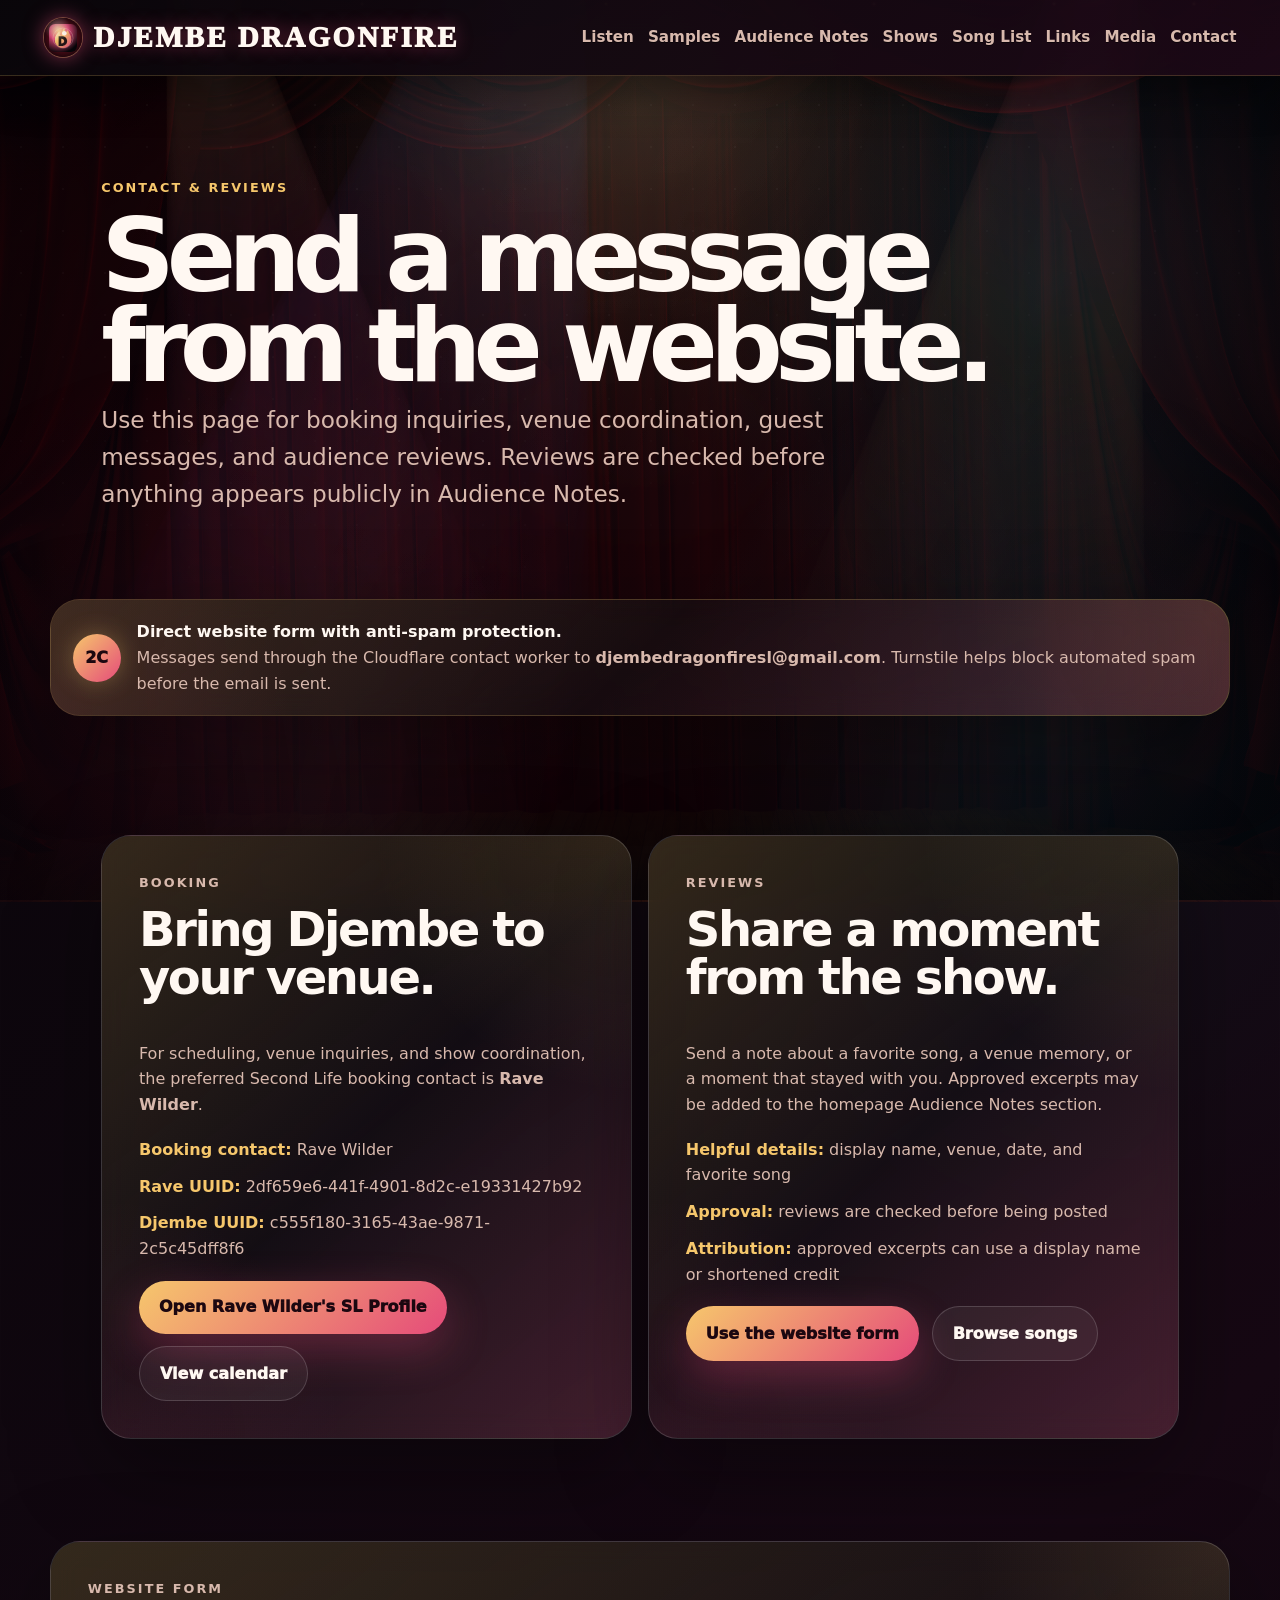
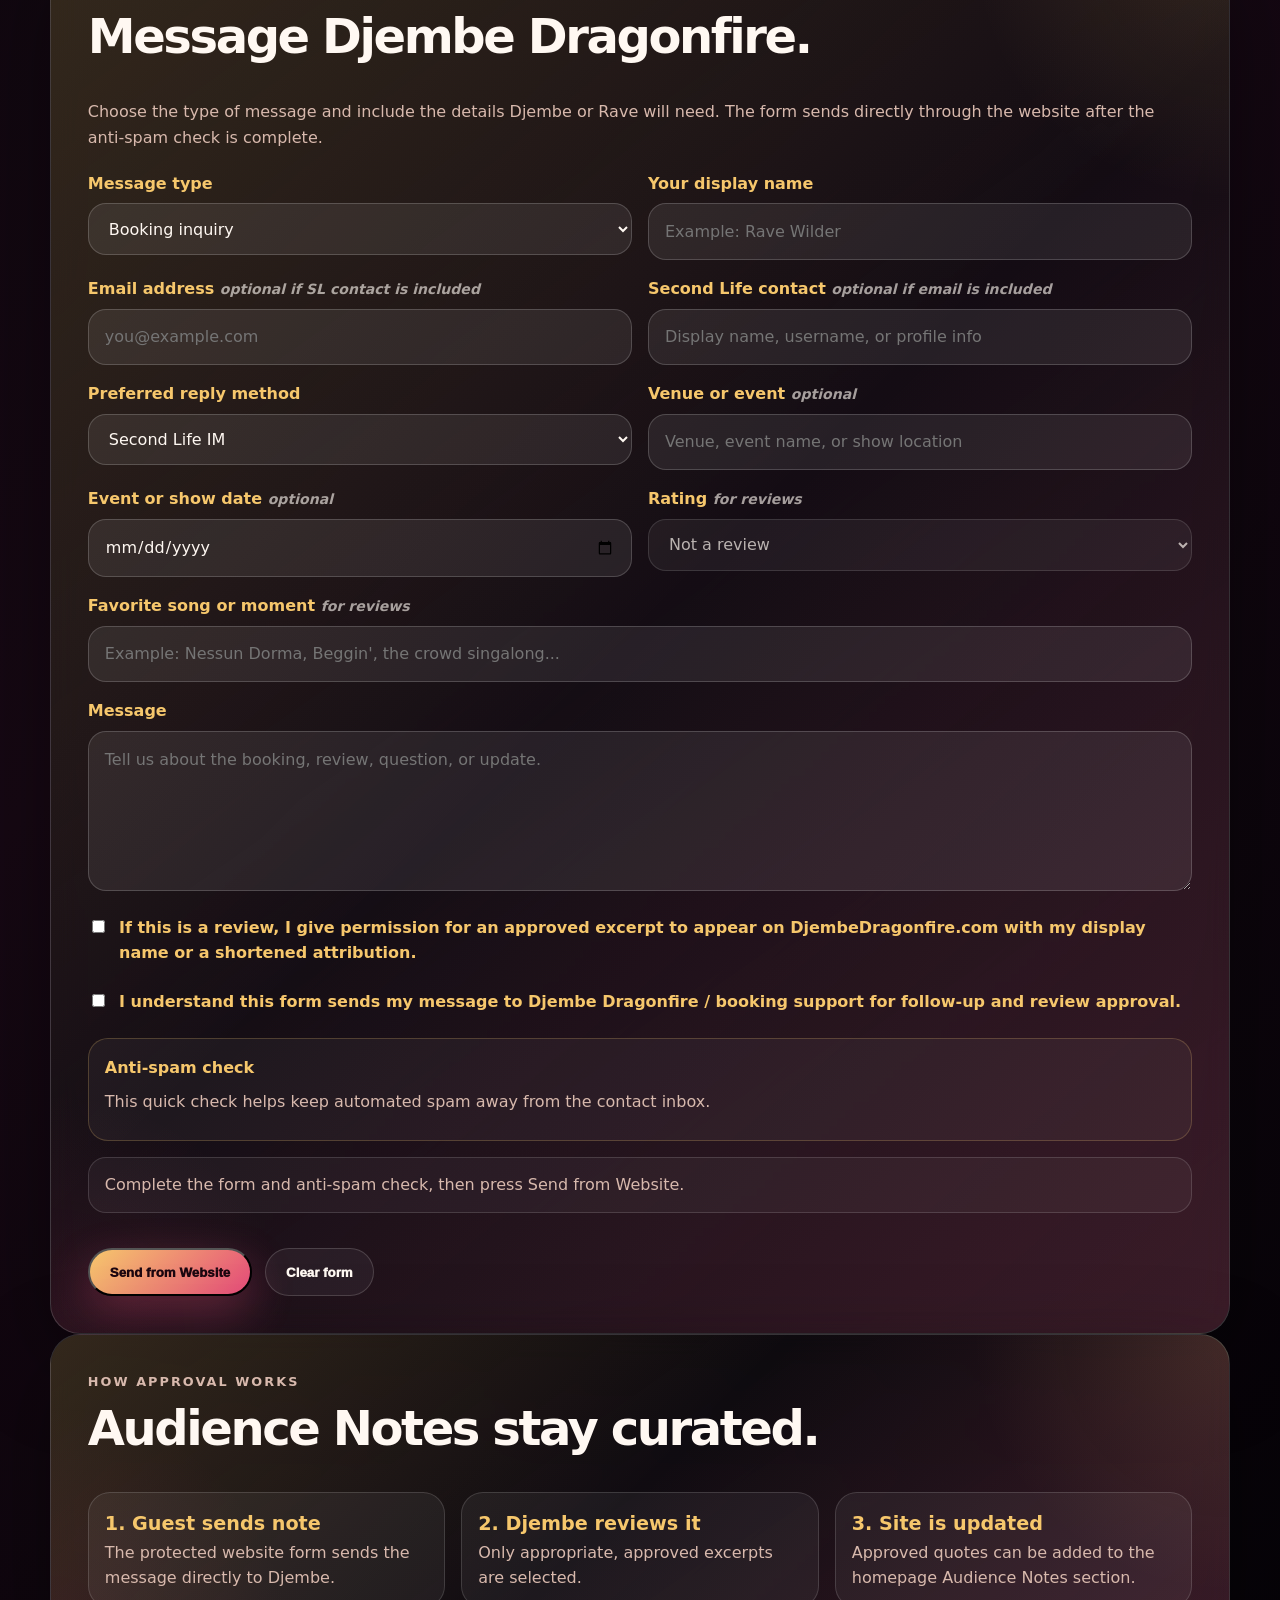
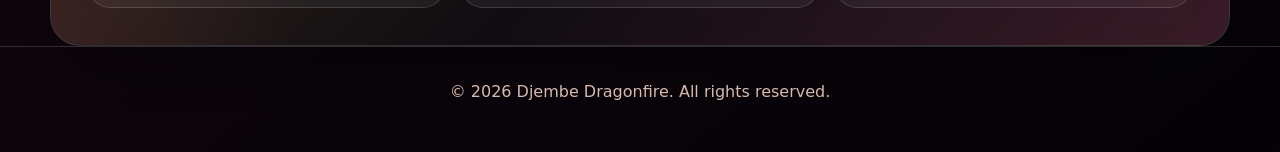
==== commit 774bc2b9: "turnstile" ====
--- a/contact.html
+++ b/contact.html
@@ -10,6 +10,7 @@
   <link rel="stylesheet" href="styles.css" />
   <link rel="stylesheet" href="contemporary.css" />
   <link rel="stylesheet" href="performance-effects.css" />
+  <script src="https://challenges.cloudflare.com/turnstile/v0/api.js" async defer></script>
   <style>
     .contact-page .page-hero { padding-bottom: clamp(2rem, 5vw, 4rem); }
     .contact-hub-grid { display: grid; grid-template-columns: repeat(2, minmax(0, 1fr)); gap: 1rem; align-items: stretch; }
@@ -84,6 +85,17 @@
     .permission-row { display: flex; align-items: flex-start; gap: 0.7rem; color: var(--muted); }
     .permission-row input { width: auto; margin-top: 0.3rem; }
     .optional-note { color: rgba(255,248,242,0.62); font-size: 0.88rem; font-weight: 700; }
+    .turnstile-wrap {
+      display: grid;
+      gap: 0.55rem;
+      padding: 1rem;
+      border: 1px solid rgba(246,199,108,0.22);
+      border-radius: 20px;
+      background: rgba(255,255,255,0.045);
+    }
+    .turnstile-wrap strong { color: var(--gold); }
+    .turnstile-wrap .small-note { margin: 0; }
+    .cf-turnstile { max-width: 100%; overflow: hidden; }
     .form-status {
       min-height: 3.2rem;
       padding: 0.9rem 1rem;
@@ -142,10 +154,10 @@
     </section>
 
     <section class="section contact-status-card" aria-label="Contact form status">
-      <div class="contact-status-icon">2A</div>
+      <div class="contact-status-icon">2C</div>
       <div>
-        <strong>Direct website form frontend is being prepared.</strong>
-        <p>This page no longer opens a visitor's email app. Phase 2B will connect the form to the Cloudflare email worker so submissions arrive directly at <strong>djembedragonfiresl@gmail.com</strong>.</p>
+        <strong>Direct website form with anti-spam protection.</strong>
+        <p>Messages send through the Cloudflare contact worker to <strong>djembedragonfiresl@gmail.com</strong>. Turnstile helps block automated spam before the email is sent.</p>
       </div>
     </section>
 
@@ -184,7 +196,7 @@
     <section id="message" class="section direct-contact-card">
       <p class="eyebrow">Website Form</p>
       <h2>Message Djembe Dragonfire.</h2>
-      <p>Choose the type of message and include the details Djembe or Rave will need. The form is ready for the Phase 2B worker connection and will not launch an email app.</p>
+      <p>Choose the type of message and include the details Djembe or Rave will need. The form sends directly through the website after the anti-spam check is complete.</p>
 
       <form id="directContactForm" novalidate>
         <input class="honeypot" id="contactWebsite" name="website" tabindex="-1" autocomplete="off" />
@@ -256,7 +268,13 @@
           <span>I understand this form sends my message to Djembe Dragonfire / booking support for follow-up and review approval.</span>
         </label>
 
-        <div id="formStatus" class="form-status" role="status" aria-live="polite">Phase 2A frontend ready. Phase 2B will connect the Worker endpoint for live email delivery.</div>
+        <div class="turnstile-wrap">
+          <strong>Anti-spam check</strong>
+          <p class="small-note">This quick check helps keep automated spam away from the contact inbox.</p>
+          <div class="cf-turnstile" data-sitekey="0x4AAAAAADmE3DilM-yxxowC" data-theme="dark"></div>
+        </div>
+
+        <div id="formStatus" class="form-status" role="status" aria-live="polite">Complete the form and anti-spam check, then press Send from Website.</div>
 
         <div class="contact-action-row">
           <button id="submitContactButton" class="button burst-button" type="submit">Send from Website</button>
@@ -269,7 +287,7 @@
       <p class="eyebrow">How approval works</p>
       <h2>Audience Notes stay curated.</h2>
       <div class="approval-steps">
-        <div class="approval-step"><strong>1. Guest sends note</strong><span class="small-note">The website form sends the message to Djembe once Phase 2B is connected.</span></div>
+        <div class="approval-step"><strong>1. Guest sends note</strong><span class="small-note">The protected website form sends the message directly to Djembe.</span></div>
         <div class="approval-step"><strong>2. Djembe reviews it</strong><span class="small-note">Only appropriate, approved excerpts are selected.</span></div>
         <div class="approval-step"><strong>3. Site is updated</strong><span class="small-note">Approved quotes can be added to the homepage Audience Notes section.</span></div>
       </div>
@@ -298,6 +316,17 @@
     function getValue(id) {
       const field = document.getElementById(id);
       return field ? field.value.trim() : '';
+    }
+
+    function getTurnstileToken() {
+      const field = form.querySelector('[name="cf-turnstile-response"]');
+      return field ? field.value.trim() : '';
+    }
+
+    function resetTurnstile() {
+      if (window.turnstile && typeof window.turnstile.reset === 'function') {
+        window.turnstile.reset();
+      }
     }
 
     function syncReviewFields() {
@@ -318,7 +347,8 @@
     form.addEventListener('reset', () => {
       window.setTimeout(() => {
         syncReviewFields();
-        setStatus('Phase 2A frontend ready. Phase 2B will connect the Worker endpoint for live email delivery.');
+        resetTurnstile();
+        setStatus('Complete the form and anti-spam check, then press Send from Website.');
       }, 0);
     });
 
@@ -327,11 +357,17 @@
 
       const email = getValue('contactEmail');
       const secondLife = getValue('contactSecondLife');
+      const turnstileToken = getTurnstileToken();
 
       if (!form.reportValidity()) return;
 
       if (!email && !secondLife) {
         setStatus('Please include either an email address or a Second Life contact so someone can follow up.', 'is-error');
+        return;
+      }
+
+      if (!turnstileToken) {
+        setStatus('Please complete the anti-spam check before sending your message.', 'is-error');
         return;
       }
 
@@ -349,6 +385,7 @@
         reviewPermission: reviewPermission.checked,
         privacyConfirm: document.getElementById('privacyConfirm').checked,
         website: getValue('contactWebsite'),
+        turnstileToken,
         page: window.location.href,
         submittedAt: new Date().toISOString()
       };
@@ -376,8 +413,10 @@
 
         setStatus('Message sent successfully. Thank you — your note has been delivered to Djembe Dragonfire.', 'is-success');
         form.reset();
+        resetTurnstile();
       } catch (error) {
-        setStatus('The website form is designed and ready, but the Phase 2B email worker is not connected yet. No email app was opened. Once the worker is deployed, this button will send directly to djembedragonfiresl@gmail.com.', 'is-error');
+        setStatus(error.message || 'The message could not be sent. Please try again in a moment.', 'is-error');
+        resetTurnstile();
       } finally {
         submitButton.disabled = false;
       }
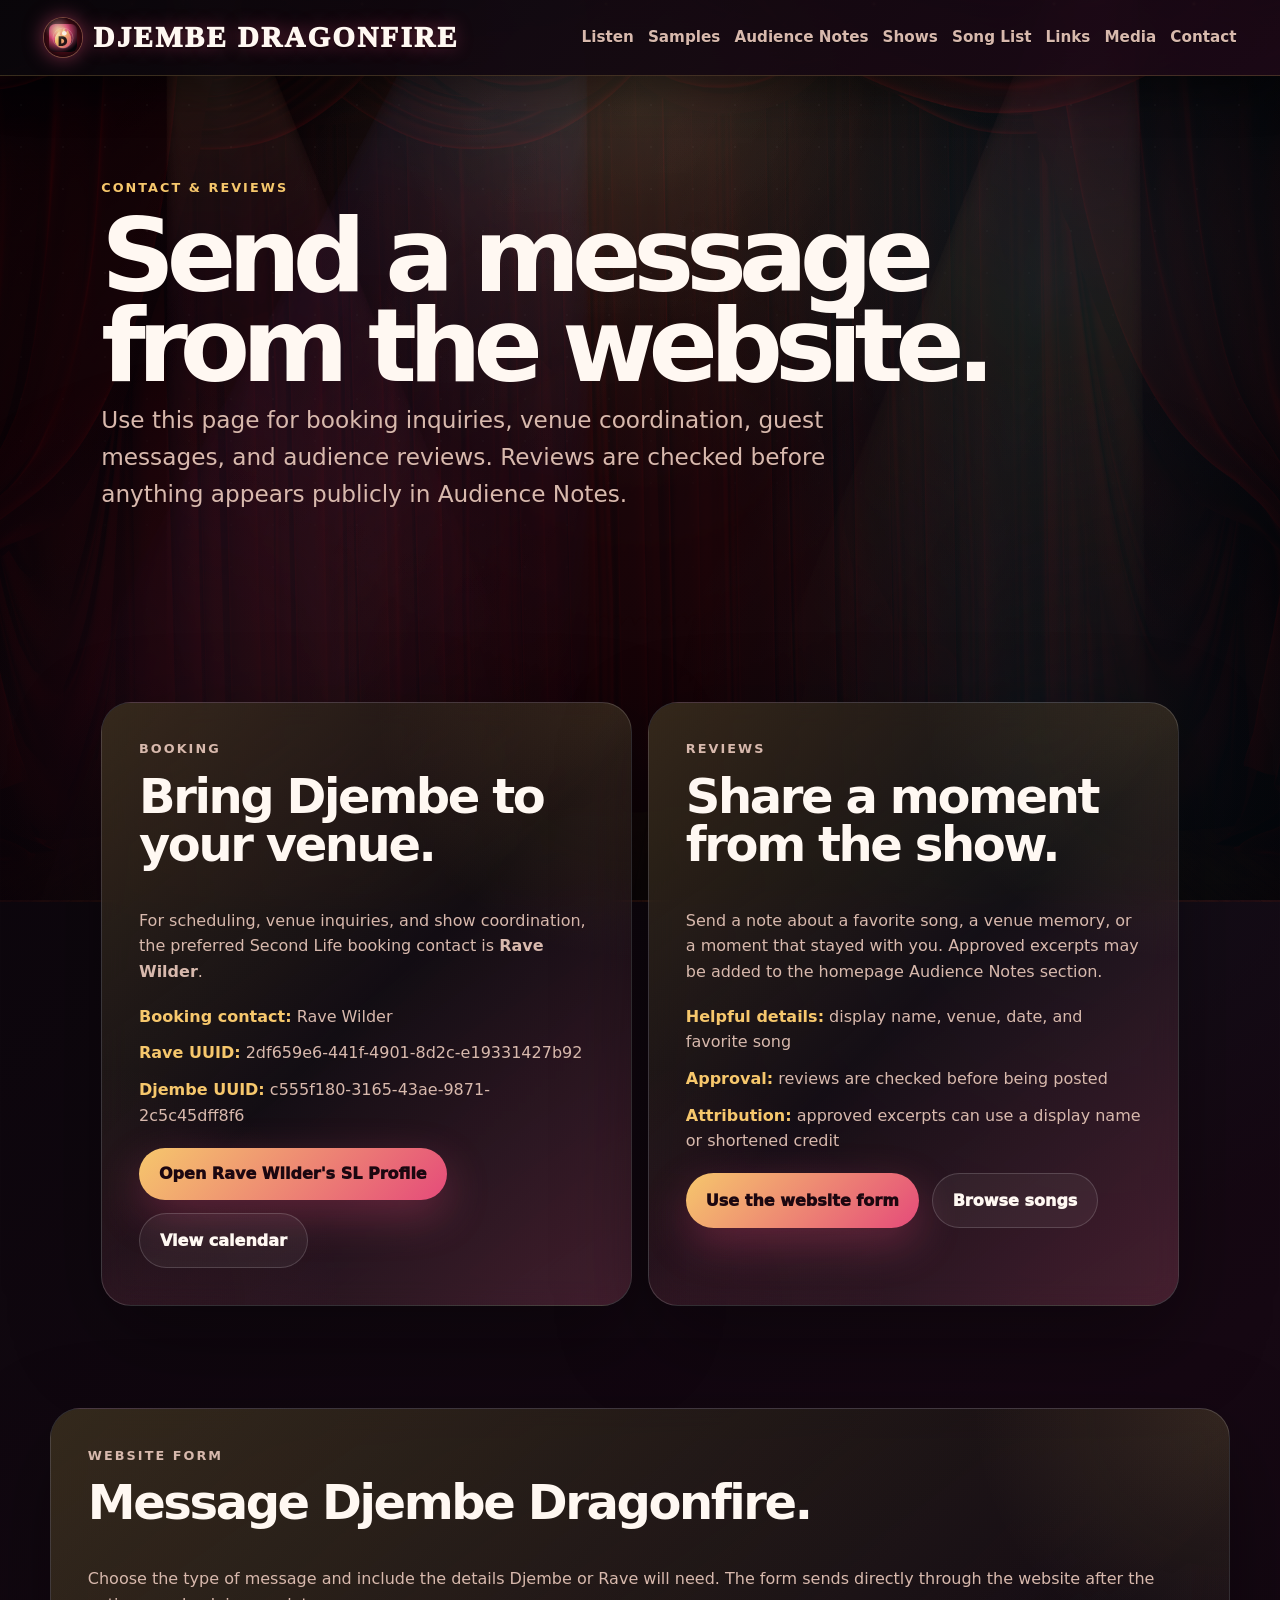
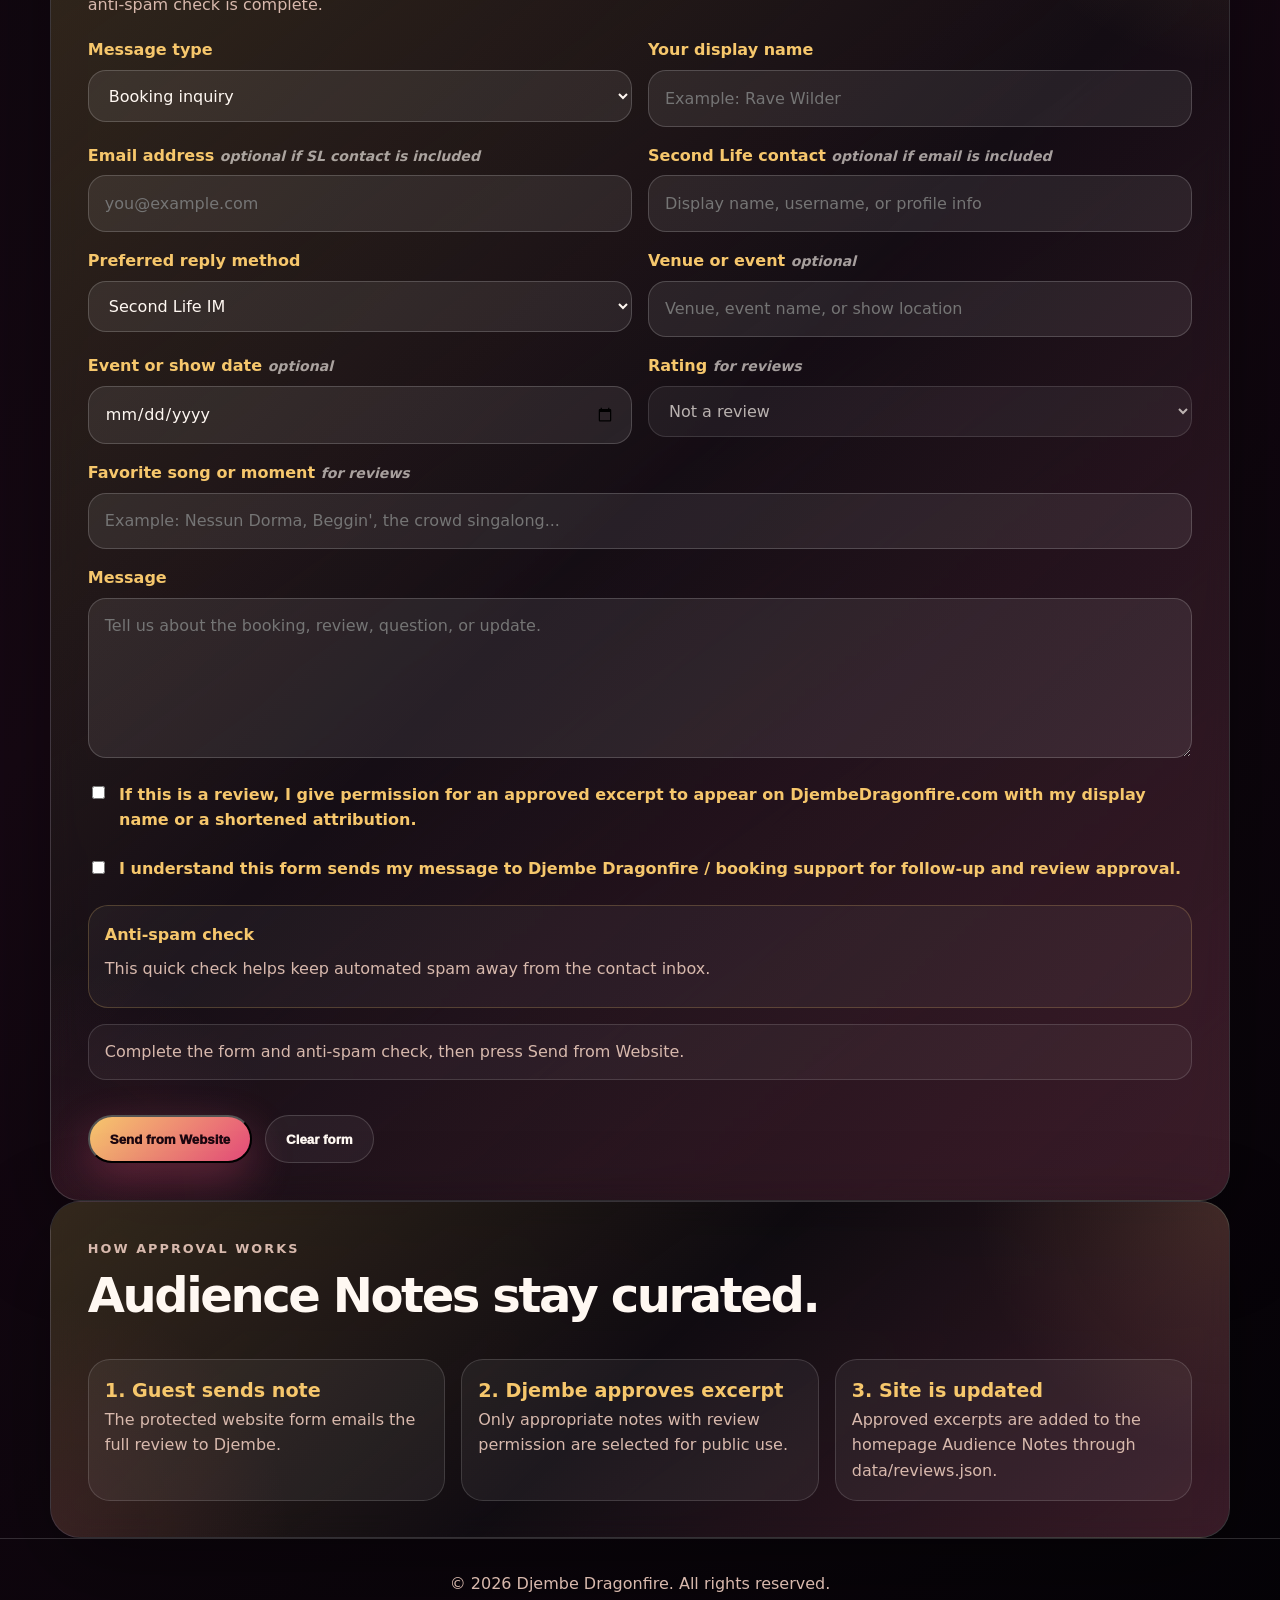
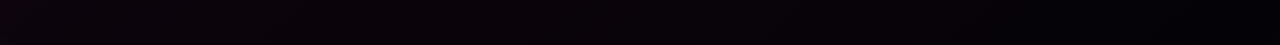
==== commit 3bad2fc7: "Update Contacts" ====
--- a/contact.html
+++ b/contact.html
@@ -14,7 +14,7 @@
   <style>
     .contact-page .page-hero { padding-bottom: clamp(2rem, 5vw, 4rem); }
     .contact-hub-grid { display: grid; grid-template-columns: repeat(2, minmax(0, 1fr)); gap: 1rem; align-items: stretch; }
-    .contact-hub-card, .direct-contact-card, .approval-card, .contact-status-card {
+    .contact-hub-card, .direct-contact-card, .approval-card {
       position: relative;
       overflow: hidden;
       border: 1px solid rgba(255,255,255,0.16);
@@ -27,36 +27,15 @@
       box-shadow: 0 30px 90px rgba(0,0,0,0.36);
       backdrop-filter: blur(14px);
     }
-    .contact-hub-card::before, .direct-contact-card::before, .approval-card::before, .contact-status-card::before {
+    .contact-hub-card::before, .direct-contact-card::before, .approval-card::before {
       content: "";
       position: absolute;
       inset: -1px;
       background: linear-gradient(135deg, rgba(246,199,108,0.18), transparent, rgba(229,75,122,0.18));
       pointer-events: none;
     }
-    .contact-hub-card > *, .direct-contact-card > *, .approval-card > *, .contact-status-card > * { position: relative; z-index: 1; }
+    .contact-hub-card > *, .direct-contact-card > *, .approval-card > * { position: relative; z-index: 1; }
     .contact-hub-card h2, .direct-contact-card h2, .approval-card h2 { font-size: clamp(2rem, 4vw, 3rem); }
-    .contact-status-card {
-      display: grid;
-      grid-template-columns: auto 1fr;
-      gap: 1rem;
-      align-items: center;
-      margin-bottom: 1rem;
-      padding: 1.2rem 1.35rem;
-      border-color: rgba(246,199,108,0.24);
-    }
-    .contact-status-icon {
-      display: grid;
-      place-items: center;
-      width: 3rem;
-      height: 3rem;
-      border-radius: 999px;
-      color: #1c0710;
-      background: linear-gradient(135deg, var(--gold), var(--rose));
-      box-shadow: 0 0 24px rgba(246,199,108,0.32);
-      font-weight: 950;
-    }
-    .contact-status-card p { margin: 0; color: var(--muted); }
     .contact-action-row { display: flex; flex-wrap: wrap; gap: 0.8rem; margin-top: 1.2rem; }
     .contact-detail-list { display: grid; gap: 0.7rem; margin: 1.2rem 0 0; padding: 0; list-style: none; color: var(--muted); }
     .contact-detail-list strong { color: var(--gold); }
@@ -115,7 +94,6 @@
       .contact-hub-grid, .direct-form-grid, .approval-steps { grid-template-columns: 1fr; }
       .contact-hub-card + .contact-hub-card, .approval-step + .approval-step { margin-top: 1rem; }
       .direct-contact-card .full-span { grid-column: auto; }
-      .contact-status-card { grid-template-columns: 1fr; }
     }
   </style>
 </head>
@@ -153,14 +131,6 @@
       <p class="lead">Use this page for booking inquiries, venue coordination, guest messages, and audience reviews. Reviews are checked before anything appears publicly in Audience Notes.</p>
     </section>
 
-    <section class="section contact-status-card" aria-label="Contact form status">
-      <div class="contact-status-icon">2C</div>
-      <div>
-        <strong>Direct website form with anti-spam protection.</strong>
-        <p>Messages send through the Cloudflare contact worker to <strong>djembedragonfiresl@gmail.com</strong>. Turnstile helps block automated spam before the email is sent.</p>
-      </div>
-    </section>
-
     <section class="section contact-hub-grid" aria-label="Contact options">
       <article class="contact-hub-card">
         <p class="eyebrow">Booking</p>
@@ -287,9 +257,9 @@
       <p class="eyebrow">How approval works</p>
       <h2>Audience Notes stay curated.</h2>
       <div class="approval-steps">
-        <div class="approval-step"><strong>1. Guest sends note</strong><span class="small-note">The protected website form sends the message directly to Djembe.</span></div>
-        <div class="approval-step"><strong>2. Djembe reviews it</strong><span class="small-note">Only appropriate, approved excerpts are selected.</span></div>
-        <div class="approval-step"><strong>3. Site is updated</strong><span class="small-note">Approved quotes can be added to the homepage Audience Notes section.</span></div>
+        <div class="approval-step"><strong>1. Guest sends note</strong><span class="small-note">The protected website form emails the full review to Djembe.</span></div>
+        <div class="approval-step"><strong>2. Djembe approves excerpt</strong><span class="small-note">Only appropriate notes with review permission are selected for public use.</span></div>
+        <div class="approval-step"><strong>3. Site is updated</strong><span class="small-note">Approved excerpts are added to the homepage Audience Notes through data/reviews.json.</span></div>
       </div>
     </section>
   </main>
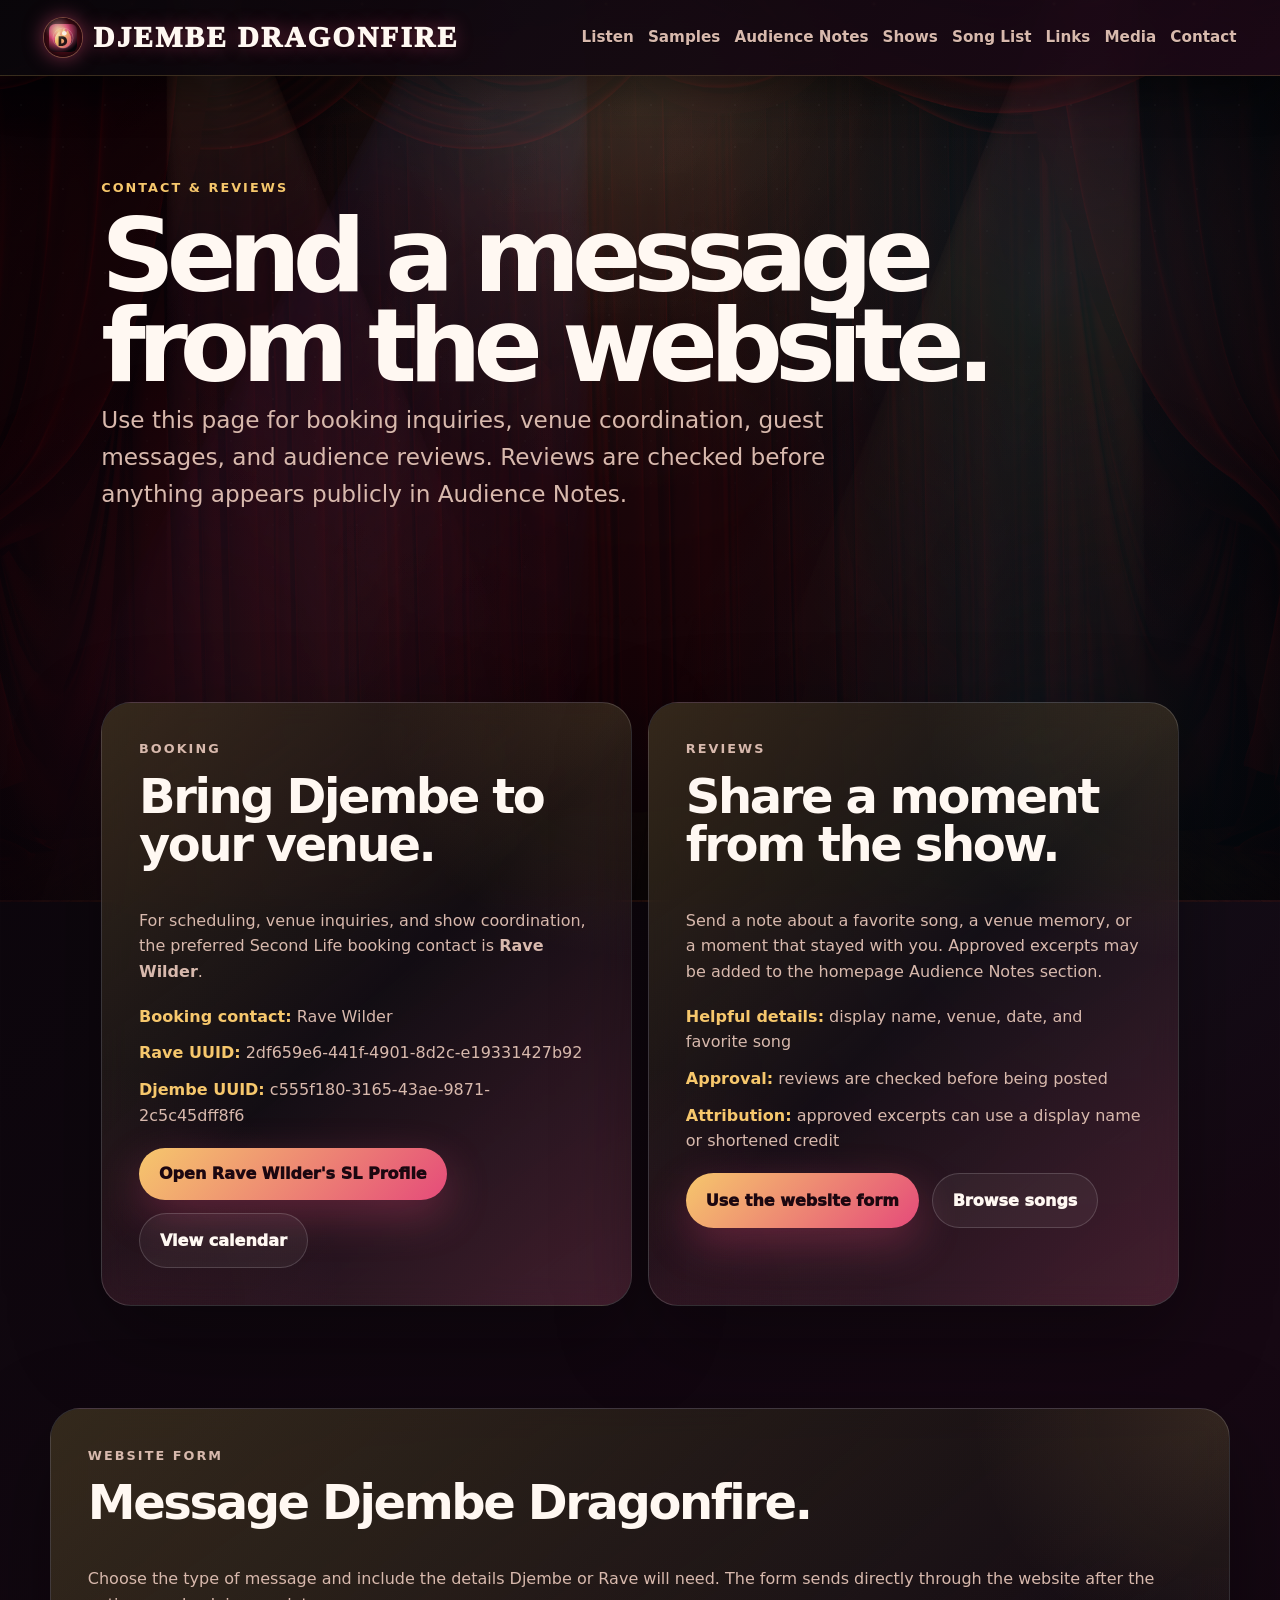
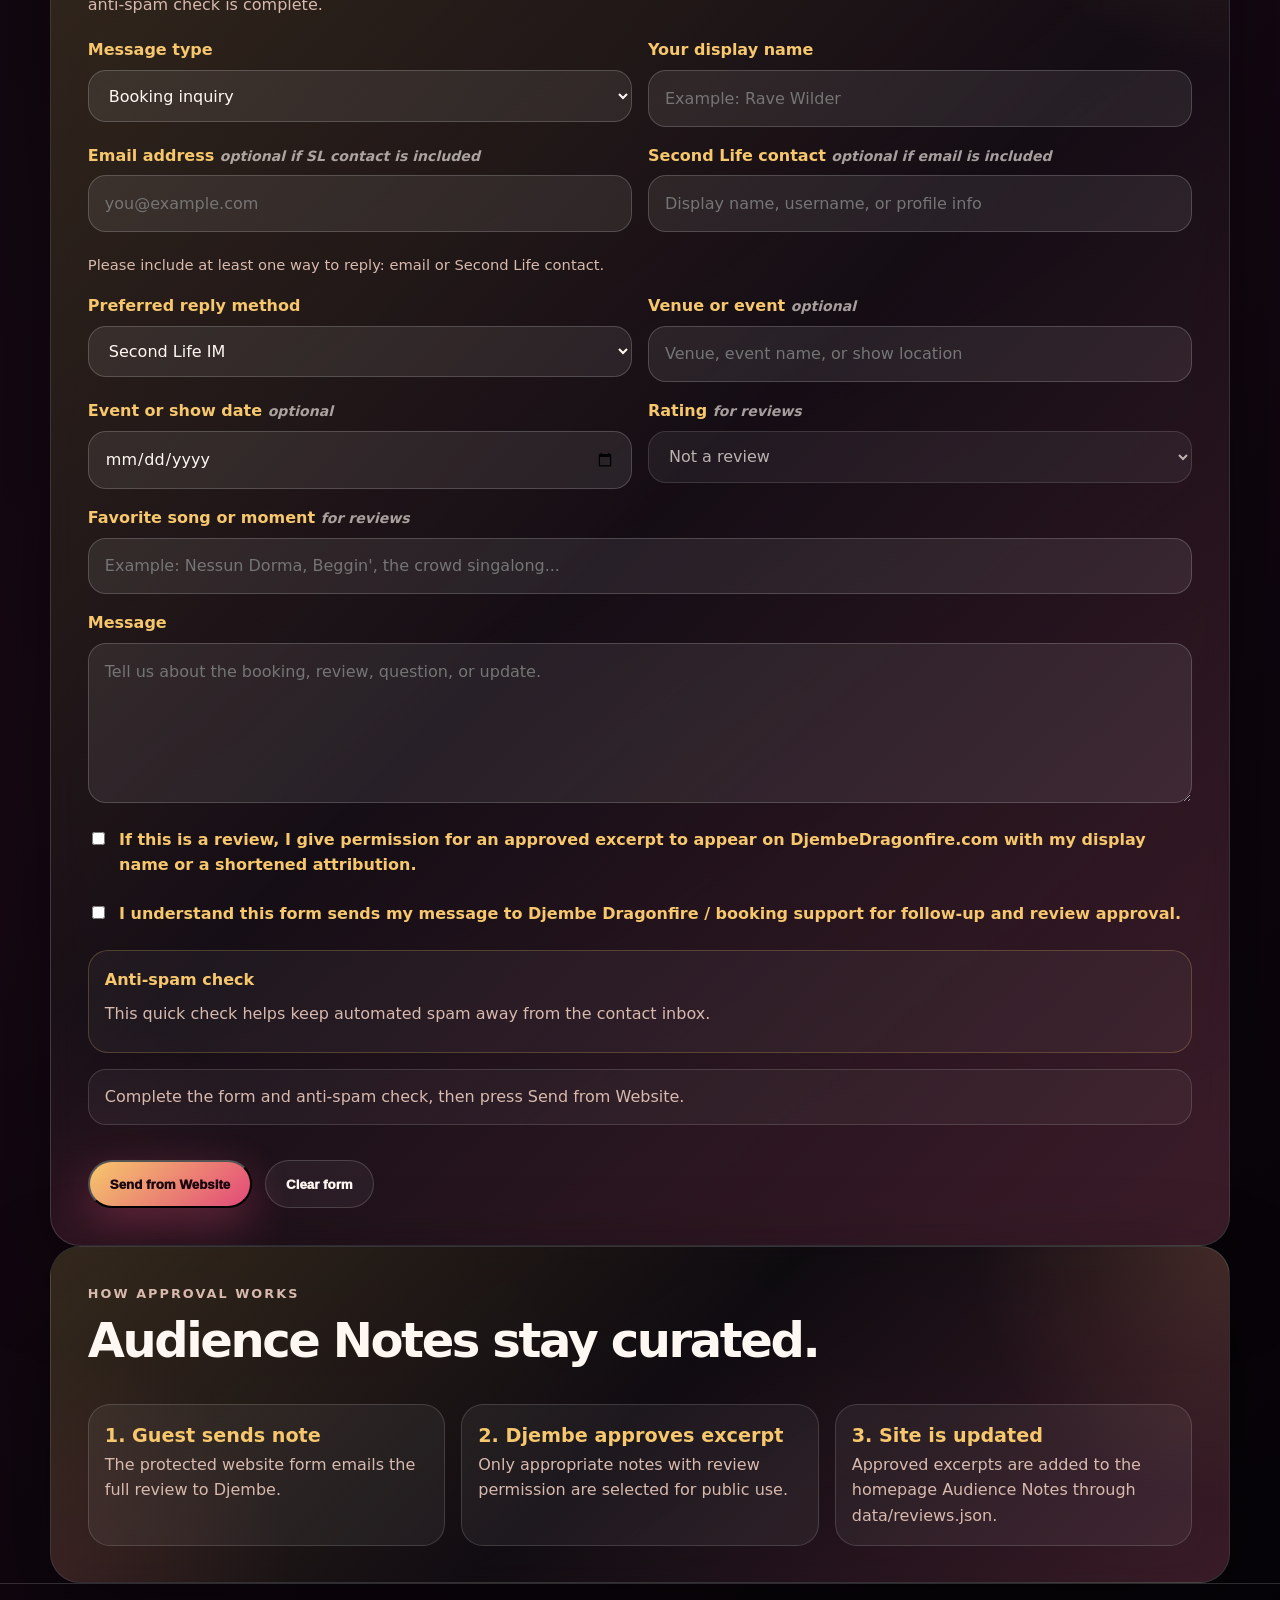
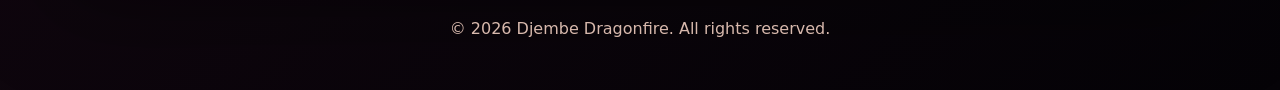
==== commit 0fe4d752: "improvements hermes" ====
--- a/contact.html
+++ b/contact.html
@@ -75,6 +75,7 @@
     .turnstile-wrap strong { color: var(--gold); }
     .turnstile-wrap .small-note { margin: 0; }
     .cf-turnstile { max-width: 100%; overflow: hidden; }
+    .contact-method-note { margin: 0.35rem 0 0; color: rgba(255,248,242,0.68); font-size: 0.92rem; }
     .form-status {
       min-height: 3.2rem;
       padding: 0.9rem 1rem;
@@ -168,7 +169,7 @@
       <h2>Message Djembe Dragonfire.</h2>
       <p>Choose the type of message and include the details Djembe or Rave will need. The form sends directly through the website after the anti-spam check is complete.</p>
 
-      <form id="directContactForm" novalidate>
+      <form id="directContactForm" method="post" action="https://contact.djembedragonfire.com/submit" novalidate>
         <input class="honeypot" id="contactWebsite" name="website" tabindex="-1" autocomplete="off" />
         <div class="direct-form-grid">
           <label>
@@ -192,6 +193,7 @@
             <span>Second Life contact <em class="optional-note">optional if email is included</em></span>
             <input id="contactSecondLife" name="secondLife" placeholder="Display name, username, or profile info" />
           </label>
+          <p id="contactMethodNote" class="contact-method-note full-span">Please include at least one way to reply: email or Second Life contact.</p>
           <label>
             <span>Preferred reply method</span>
             <select id="replyMethod" name="replyMethod">
@@ -277,6 +279,8 @@
     const messageType = document.getElementById('messageType');
     const rating = document.getElementById('contactRating');
     const reviewPermission = document.getElementById('reviewPermission');
+    const emailField = document.getElementById('contactEmail');
+    const secondLifeField = document.getElementById('contactSecondLife');
 
     function setStatus(message, className = '') {
       formStatus.className = `form-status${className ? ` ${className}` : ''}`;
@@ -311,13 +315,24 @@
       }
     }
 
+    function syncContactRequirement() {
+      const hasReplyContact = emailField.value.trim() || secondLifeField.value.trim();
+      const message = hasReplyContact ? '' : 'Please include either an email address or a Second Life contact.';
+      emailField.setCustomValidity(message);
+      secondLifeField.setCustomValidity('');
+    }
+
     messageType.addEventListener('change', syncReviewFields);
+    emailField.addEventListener('input', syncContactRequirement);
+    secondLifeField.addEventListener('input', syncContactRequirement);
     syncReviewFields();
+    syncContactRequirement();
 
     form.addEventListener('reset', () => {
       window.setTimeout(() => {
         syncReviewFields();
         resetTurnstile();
+        syncContactRequirement();
         setStatus('Complete the form and anti-spam check, then press Send from Website.');
       }, 0);
     });
@@ -329,6 +344,7 @@
       const secondLife = getValue('contactSecondLife');
       const turnstileToken = getTurnstileToken();
 
+      syncContactRequirement();
       if (!form.reportValidity()) return;
 
       if (!email && !secondLife) {
--- a/styles.css
+++ b/styles.css
@@ -149,6 +149,7 @@
 .gallery-grid { display: grid; grid-template-columns: repeat(3, minmax(0, 1fr)); gap: 1rem; margin-top: 1.5rem; }
 .photo-card { min-height: 300px; margin: 0; overflow: hidden; border-radius: 26px; }
 .photo-card.wide { grid-column: span 3; min-height: 420px; }
+.photo-card picture { display: block; width: 100%; height: 100%; min-height: inherit; }
 .photo-card img { width: 100%; height: 100%; min-height: inherit; display: block; object-fit: cover; object-position: center; transition: transform 220ms ease; }
 .photo-card:hover img { transform: scale(1.035); }
 .contact-section { text-align: center; }
--- a/contemporary.css
+++ b/contemporary.css
@@ -119,6 +119,7 @@
 .quick-stats span { color: var(--muted); font-size: 0.85rem; }
 .stage-portrait { position: relative; min-height: 640px; border-radius: 44px; overflow: hidden; border: 1px solid rgba(255,255,255,0.18); box-shadow: 0 40px 120px rgba(0,0,0,0.55); transform: rotate(1.2deg); }
 .stage-portrait::before { content: ""; position: absolute; inset: 0; background: linear-gradient(to top, rgba(0,0,0,0.72), transparent 60%), radial-gradient(circle at 20% 20%, rgba(246,199,108,0.28), transparent 16rem), radial-gradient(circle at 85% 70%, rgba(34,211,238,0.18), transparent 14rem); z-index: 1; }
+.stage-portrait picture { display: block; width: 100%; height: 100%; }
 .stage-portrait img { width: 100%; height: 100%; min-height: 640px; object-fit: cover; display: block; filter: saturate(1.08) contrast(1.05); }
 .portrait-glass { position: absolute; left: 1.5rem; right: 1.5rem; bottom: 1.5rem; z-index: 2; padding: 1.25rem; border: 1px solid rgba(255,255,255,0.18); border-radius: 24px; background: rgba(8,6,10,0.54); backdrop-filter: blur(16px); }
 .portrait-glass p { margin: 0; font-size: clamp(1.4rem, 3vw, 2.6rem); font-weight: 950; line-height: 0.98; letter-spacing: -0.05em; }
@@ -135,9 +136,10 @@
 .wide-sample { grid-column: span 2; }
 .story-strip { align-items: stretch; }
 .story-photo-stack { position: relative; min-height: 560px; }
-.story-photo-stack img { position: absolute; width: 68%; height: 70%; object-fit: cover; border-radius: 32px; border: 1px solid rgba(255,255,255,0.18); box-shadow: 0 30px 90px rgba(0,0,0,0.45); }
-.story-photo-stack img:first-child { left: 0; top: 0; transform: rotate(-4deg); }
-.story-photo-stack img:last-child { right: 0; bottom: 0; transform: rotate(5deg); }
+.story-photo-stack picture { position: absolute; width: 68%; height: 70%; }
+.story-photo-stack picture:first-child { left: 0; top: 0; transform: rotate(-4deg); }
+.story-photo-stack picture:last-child { right: 0; bottom: 0; transform: rotate(5deg); }
+.story-photo-stack img { width: 100%; height: 100%; object-fit: cover; border-radius: 32px; border: 1px solid rgba(255,255,255,0.18); box-shadow: 0 30px 90px rgba(0,0,0,0.45); display: block; }
 .modern-story { display: grid; align-content: center; }
 .signature-line { padding-top: 1rem; border-top: 1px solid rgba(255,255,255,0.14); color: var(--gold) !important; font-weight: 800; }
 .modern-cards, .review-grid, .booking-grid { display: grid; grid-template-columns: repeat(3, minmax(0, 1fr)); gap: 1rem; }
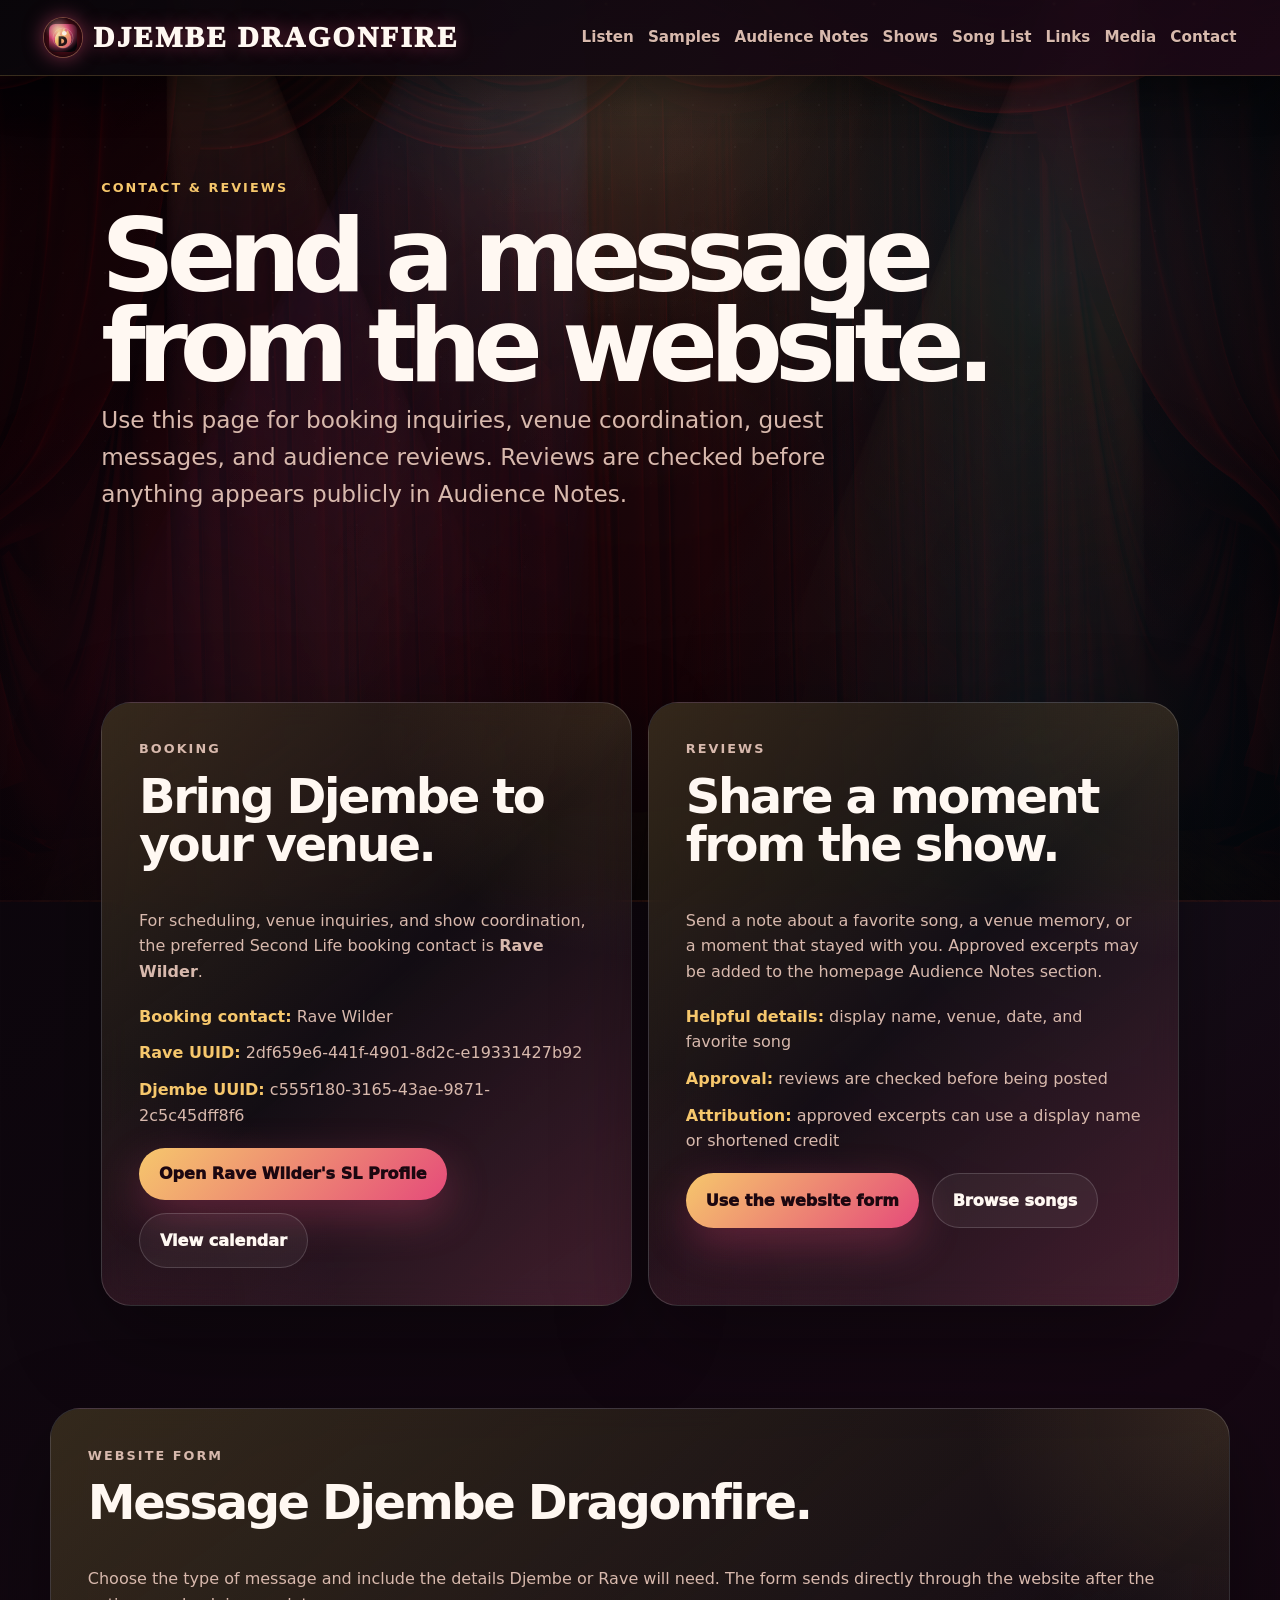
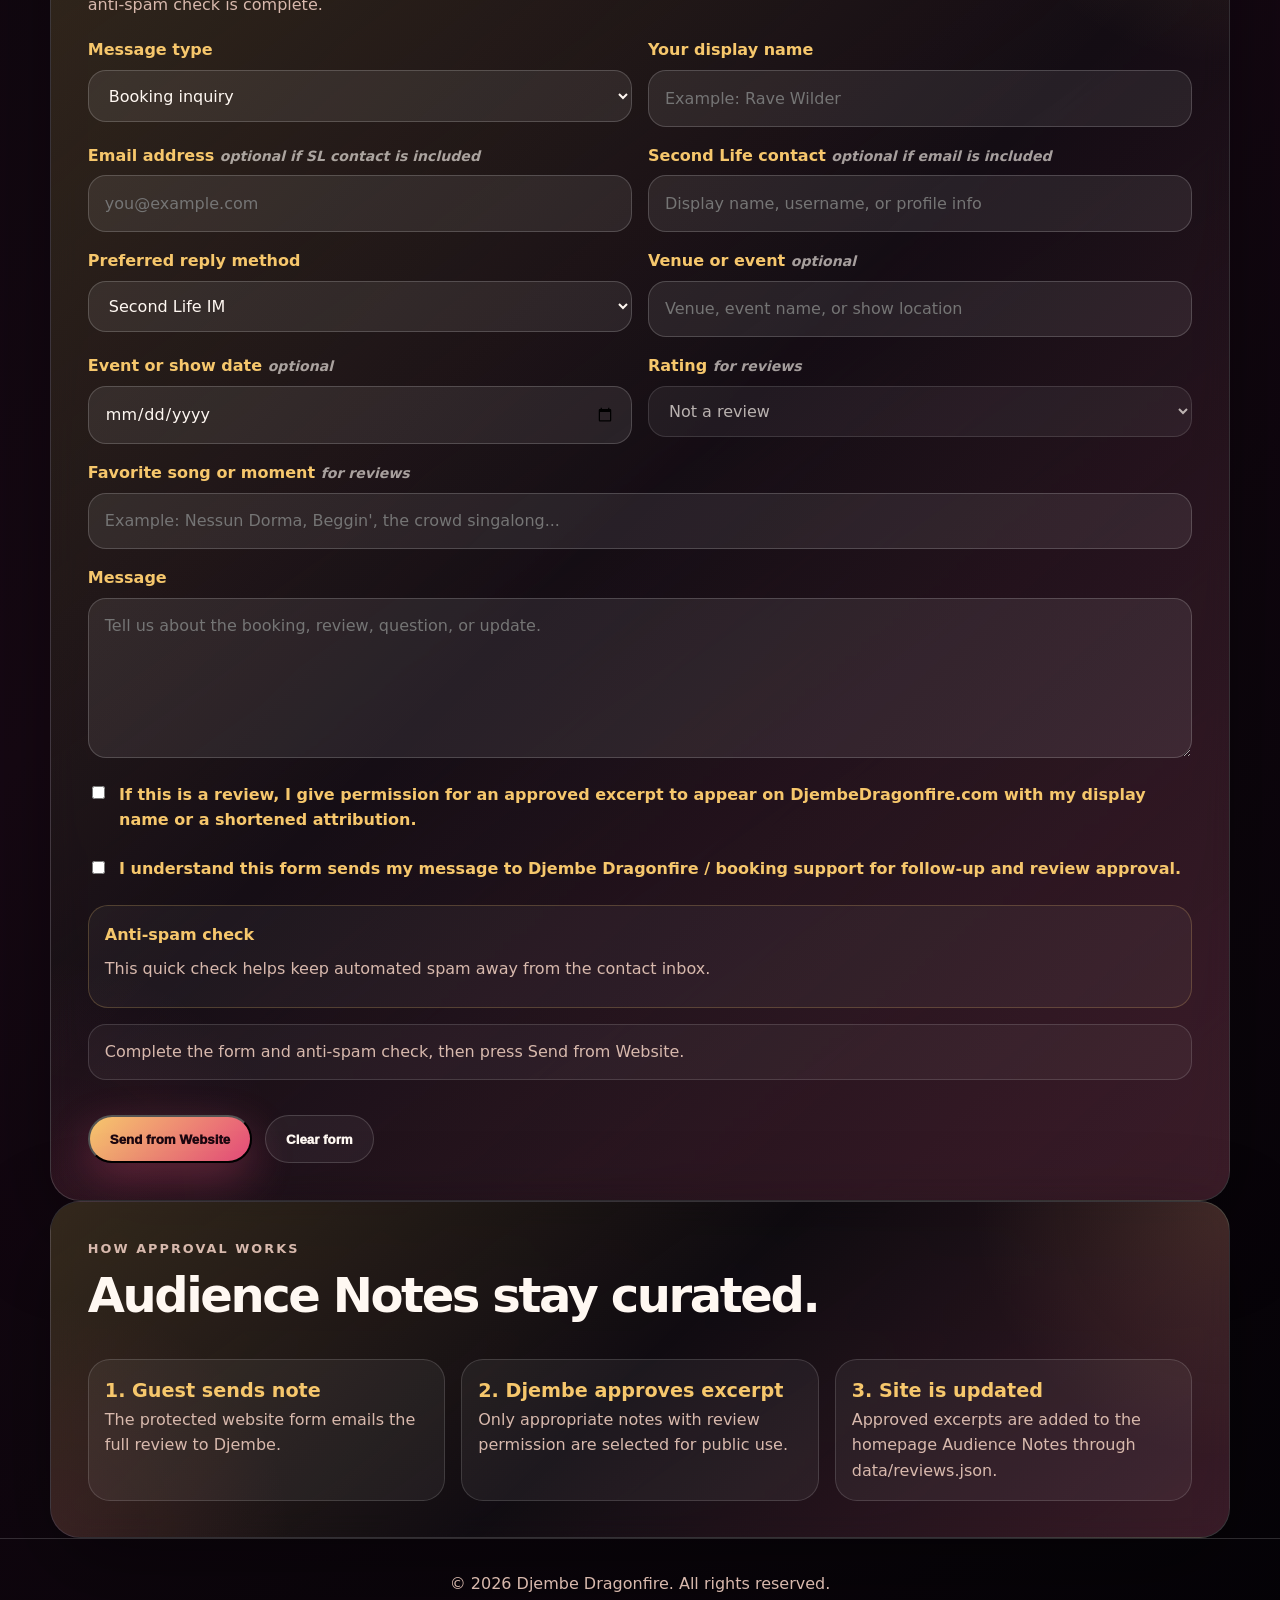
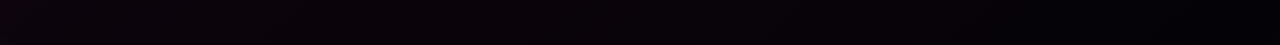
==== commit 32b60aa6: "revert html/css to original, keep animation fix in performance-effects.css" ====
--- a/contact.html
+++ b/contact.html
@@ -75,7 +75,6 @@
     .turnstile-wrap strong { color: var(--gold); }
     .turnstile-wrap .small-note { margin: 0; }
     .cf-turnstile { max-width: 100%; overflow: hidden; }
-    .contact-method-note { margin: 0.35rem 0 0; color: rgba(255,248,242,0.68); font-size: 0.92rem; }
     .form-status {
       min-height: 3.2rem;
       padding: 0.9rem 1rem;
@@ -169,7 +168,7 @@
       <h2>Message Djembe Dragonfire.</h2>
       <p>Choose the type of message and include the details Djembe or Rave will need. The form sends directly through the website after the anti-spam check is complete.</p>
 
-      <form id="directContactForm" method="post" action="https://contact.djembedragonfire.com/submit" novalidate>
+      <form id="directContactForm" novalidate>
         <input class="honeypot" id="contactWebsite" name="website" tabindex="-1" autocomplete="off" />
         <div class="direct-form-grid">
           <label>
@@ -193,7 +192,6 @@
             <span>Second Life contact <em class="optional-note">optional if email is included</em></span>
             <input id="contactSecondLife" name="secondLife" placeholder="Display name, username, or profile info" />
           </label>
-          <p id="contactMethodNote" class="contact-method-note full-span">Please include at least one way to reply: email or Second Life contact.</p>
           <label>
             <span>Preferred reply method</span>
             <select id="replyMethod" name="replyMethod">
@@ -279,8 +277,6 @@
     const messageType = document.getElementById('messageType');
     const rating = document.getElementById('contactRating');
     const reviewPermission = document.getElementById('reviewPermission');
-    const emailField = document.getElementById('contactEmail');
-    const secondLifeField = document.getElementById('contactSecondLife');
 
     function setStatus(message, className = '') {
       formStatus.className = `form-status${className ? ` ${className}` : ''}`;
@@ -315,24 +311,13 @@
       }
     }
 
-    function syncContactRequirement() {
-      const hasReplyContact = emailField.value.trim() || secondLifeField.value.trim();
-      const message = hasReplyContact ? '' : 'Please include either an email address or a Second Life contact.';
-      emailField.setCustomValidity(message);
-      secondLifeField.setCustomValidity('');
-    }
-
     messageType.addEventListener('change', syncReviewFields);
-    emailField.addEventListener('input', syncContactRequirement);
-    secondLifeField.addEventListener('input', syncContactRequirement);
     syncReviewFields();
-    syncContactRequirement();
 
     form.addEventListener('reset', () => {
       window.setTimeout(() => {
         syncReviewFields();
         resetTurnstile();
-        syncContactRequirement();
         setStatus('Complete the form and anti-spam check, then press Send from Website.');
       }, 0);
     });
@@ -344,7 +329,6 @@
       const secondLife = getValue('contactSecondLife');
       const turnstileToken = getTurnstileToken();
 
-      syncContactRequirement();
       if (!form.reportValidity()) return;
 
       if (!email && !secondLife) {
--- a/styles.css
+++ b/styles.css
@@ -149,7 +149,6 @@
 .gallery-grid { display: grid; grid-template-columns: repeat(3, minmax(0, 1fr)); gap: 1rem; margin-top: 1.5rem; }
 .photo-card { min-height: 300px; margin: 0; overflow: hidden; border-radius: 26px; }
 .photo-card.wide { grid-column: span 3; min-height: 420px; }
-.photo-card picture { display: block; width: 100%; height: 100%; min-height: inherit; }
 .photo-card img { width: 100%; height: 100%; min-height: inherit; display: block; object-fit: cover; object-position: center; transition: transform 220ms ease; }
 .photo-card:hover img { transform: scale(1.035); }
 .contact-section { text-align: center; }
--- a/contemporary.css
+++ b/contemporary.css
@@ -119,7 +119,6 @@
 .quick-stats span { color: var(--muted); font-size: 0.85rem; }
 .stage-portrait { position: relative; min-height: 640px; border-radius: 44px; overflow: hidden; border: 1px solid rgba(255,255,255,0.18); box-shadow: 0 40px 120px rgba(0,0,0,0.55); transform: rotate(1.2deg); }
 .stage-portrait::before { content: ""; position: absolute; inset: 0; background: linear-gradient(to top, rgba(0,0,0,0.72), transparent 60%), radial-gradient(circle at 20% 20%, rgba(246,199,108,0.28), transparent 16rem), radial-gradient(circle at 85% 70%, rgba(34,211,238,0.18), transparent 14rem); z-index: 1; }
-.stage-portrait picture { display: block; width: 100%; height: 100%; }
 .stage-portrait img { width: 100%; height: 100%; min-height: 640px; object-fit: cover; display: block; filter: saturate(1.08) contrast(1.05); }
 .portrait-glass { position: absolute; left: 1.5rem; right: 1.5rem; bottom: 1.5rem; z-index: 2; padding: 1.25rem; border: 1px solid rgba(255,255,255,0.18); border-radius: 24px; background: rgba(8,6,10,0.54); backdrop-filter: blur(16px); }
 .portrait-glass p { margin: 0; font-size: clamp(1.4rem, 3vw, 2.6rem); font-weight: 950; line-height: 0.98; letter-spacing: -0.05em; }
@@ -136,10 +135,9 @@
 .wide-sample { grid-column: span 2; }
 .story-strip { align-items: stretch; }
 .story-photo-stack { position: relative; min-height: 560px; }
-.story-photo-stack picture { position: absolute; width: 68%; height: 70%; }
-.story-photo-stack picture:first-child { left: 0; top: 0; transform: rotate(-4deg); }
-.story-photo-stack picture:last-child { right: 0; bottom: 0; transform: rotate(5deg); }
-.story-photo-stack img { width: 100%; height: 100%; object-fit: cover; border-radius: 32px; border: 1px solid rgba(255,255,255,0.18); box-shadow: 0 30px 90px rgba(0,0,0,0.45); display: block; }
+.story-photo-stack img { position: absolute; width: 68%; height: 70%; object-fit: cover; border-radius: 32px; border: 1px solid rgba(255,255,255,0.18); box-shadow: 0 30px 90px rgba(0,0,0,0.45); }
+.story-photo-stack img:first-child { left: 0; top: 0; transform: rotate(-4deg); }
+.story-photo-stack img:last-child { right: 0; bottom: 0; transform: rotate(5deg); }
 .modern-story { display: grid; align-content: center; }
 .signature-line { padding-top: 1rem; border-top: 1px solid rgba(255,255,255,0.14); color: var(--gold) !important; font-weight: 800; }
 .modern-cards, .review-grid, .booking-grid { display: grid; grid-template-columns: repeat(3, minmax(0, 1fr)); gap: 1rem; }
--- a/performance-effects.css
+++ b/performance-effects.css
@@ -21,7 +21,7 @@
   height: 126vh;
   opacity: 0.44;
   filter: blur(7px) saturate(1.08);
-  animation-duration: 15s;
+  animation: sweepLight 15s ease-in-out infinite alternate;
   will-change: transform, opacity;
 }
 
@@ -67,9 +67,8 @@
 .home-page.audio-playing .light-beam {
   opacity: 0.70;
   filter: blur(8px) saturate(1.18) brightness(1.14);
-  animation-duration: 7s;
-}
-
+  animation: sweepLight 7s ease-in-out infinite alternate;
+}
 .home-page.audio-playing .beam-two { animation-duration: 7.8s; }
 .home-page.audio-playing .beam-three { animation-duration: 7.3s; }
 
